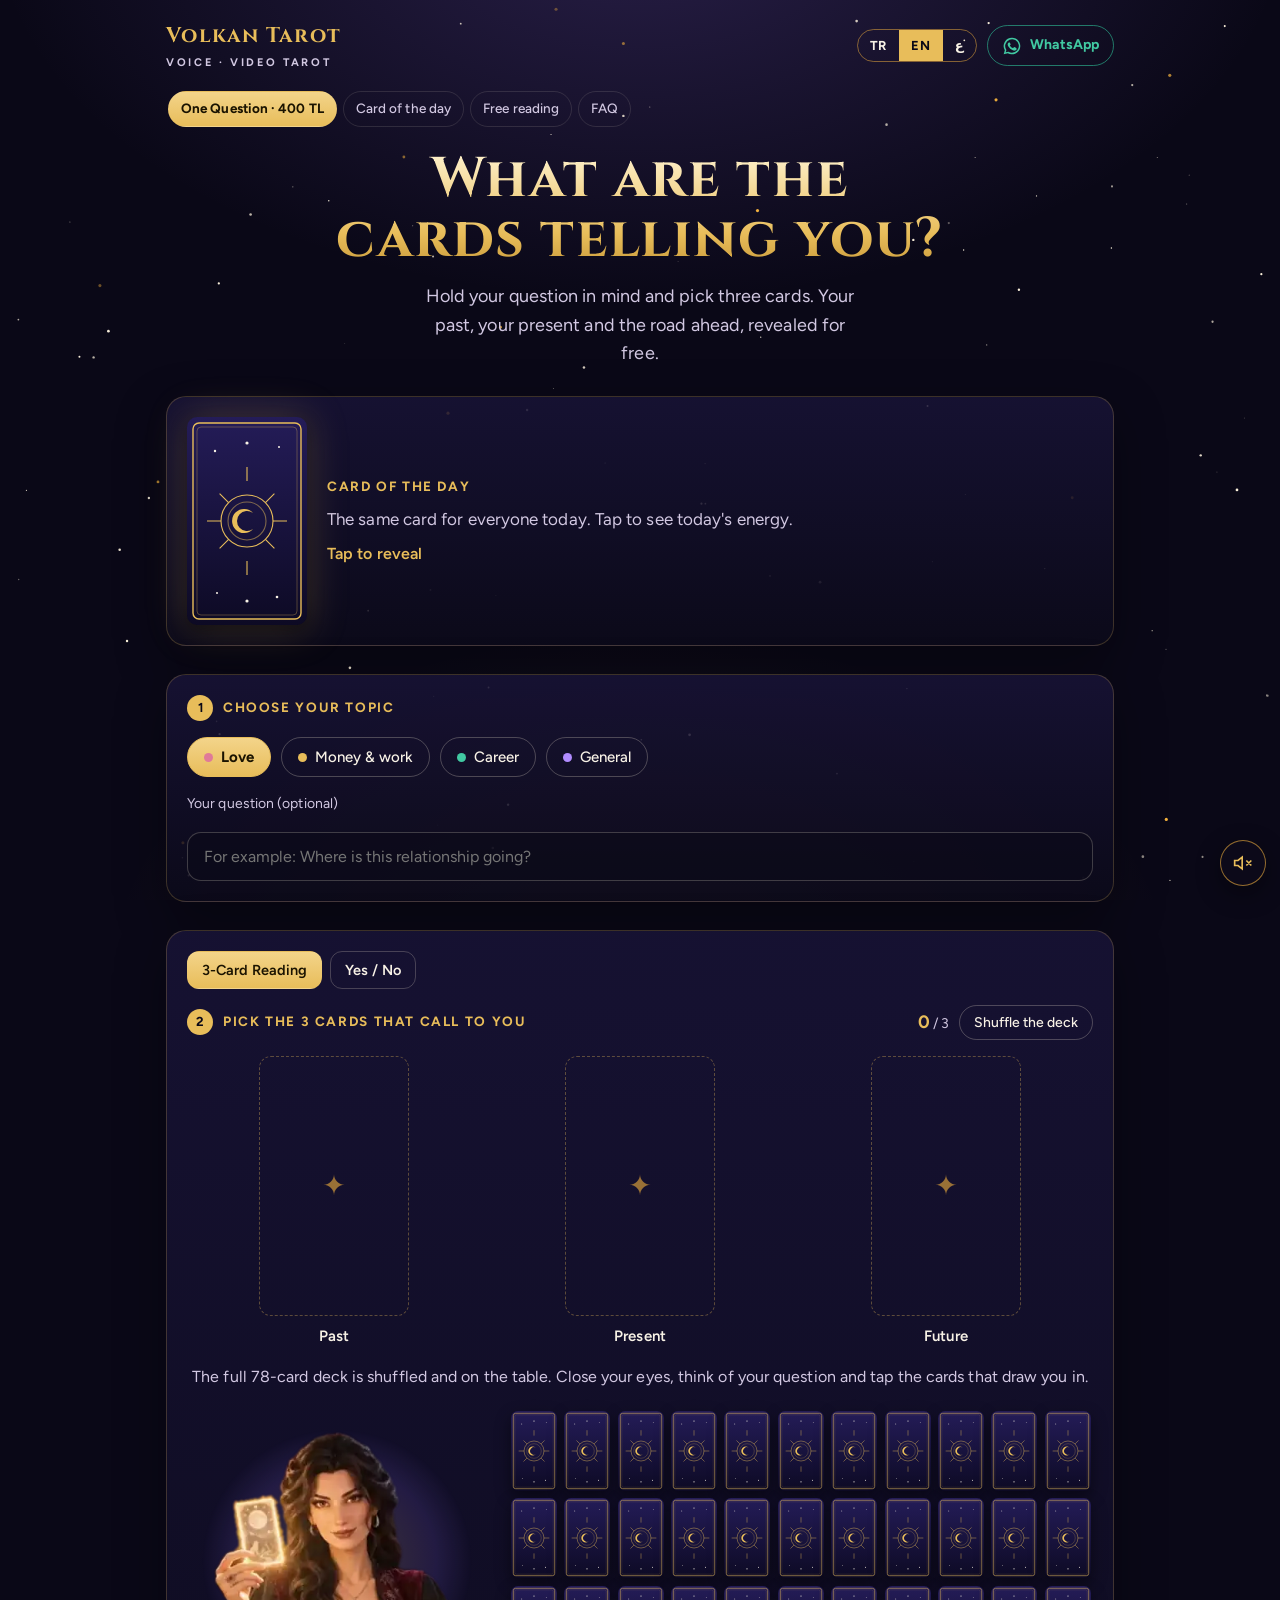
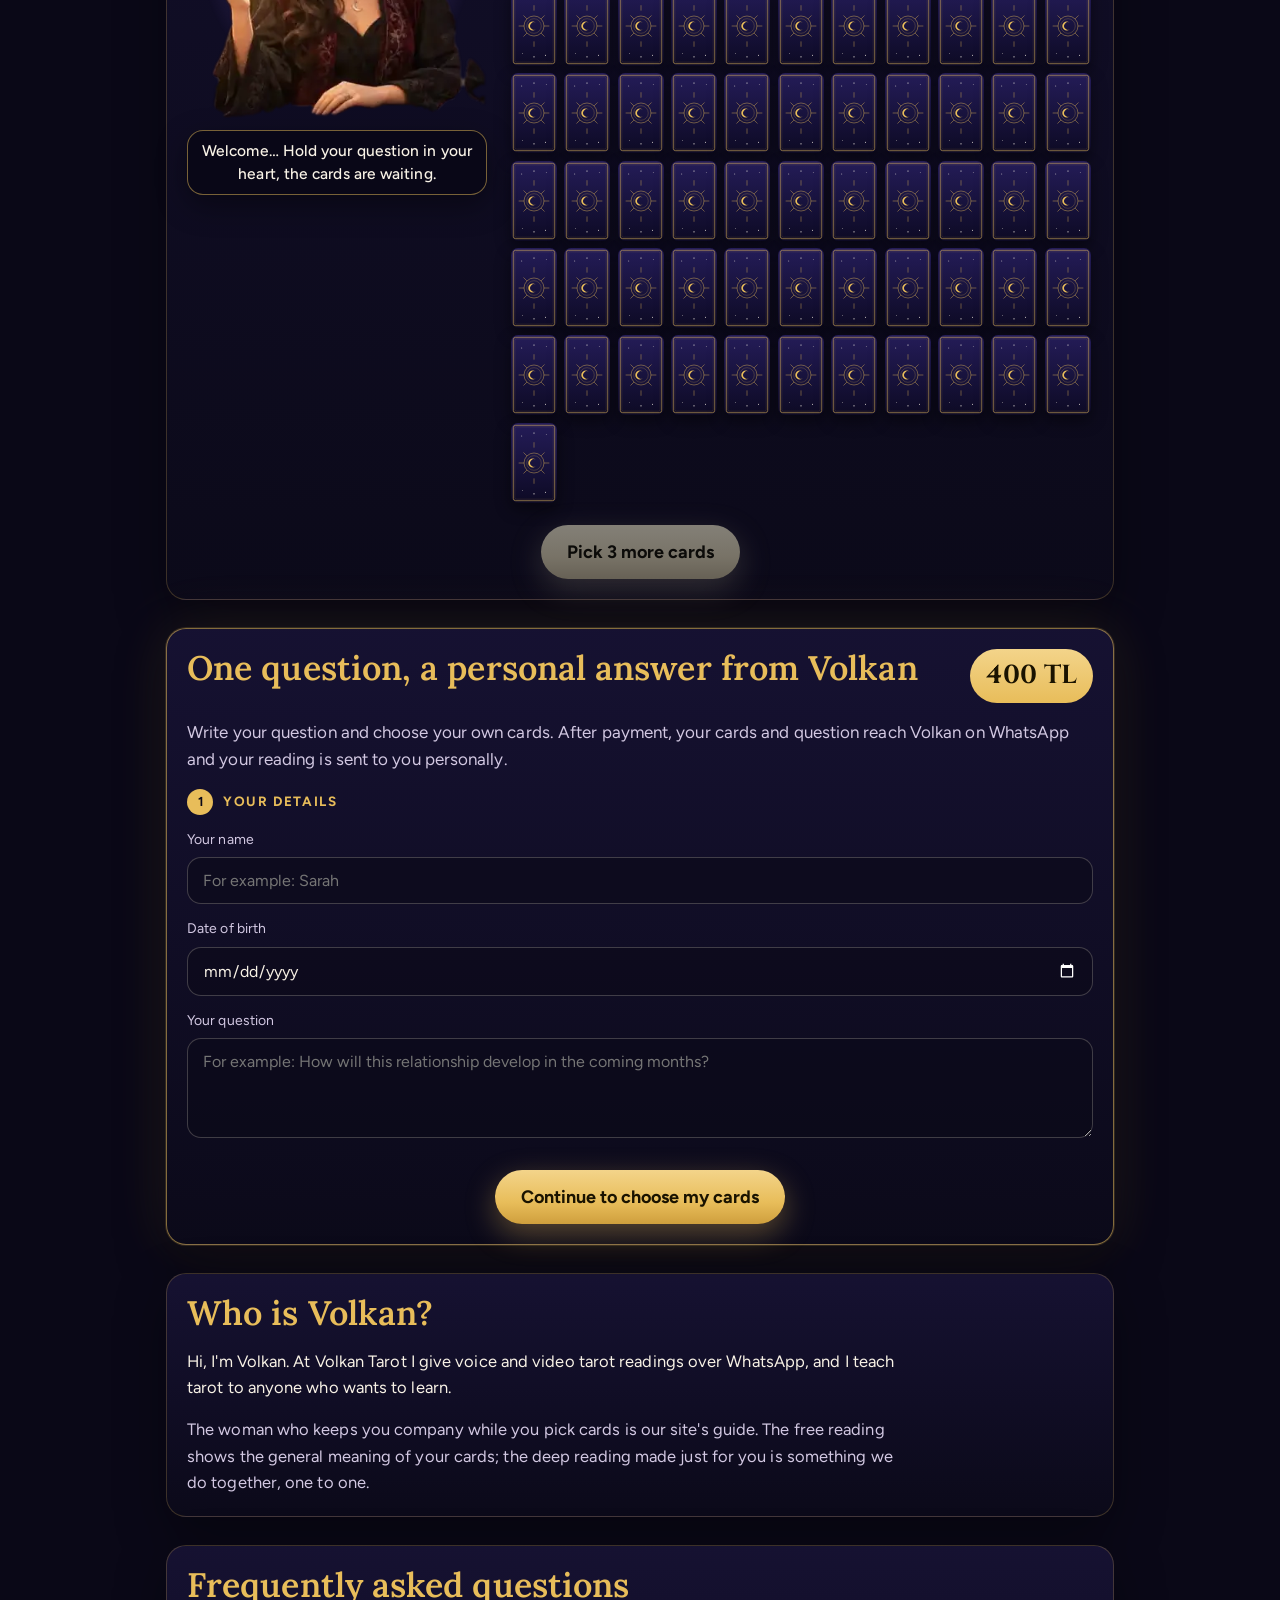
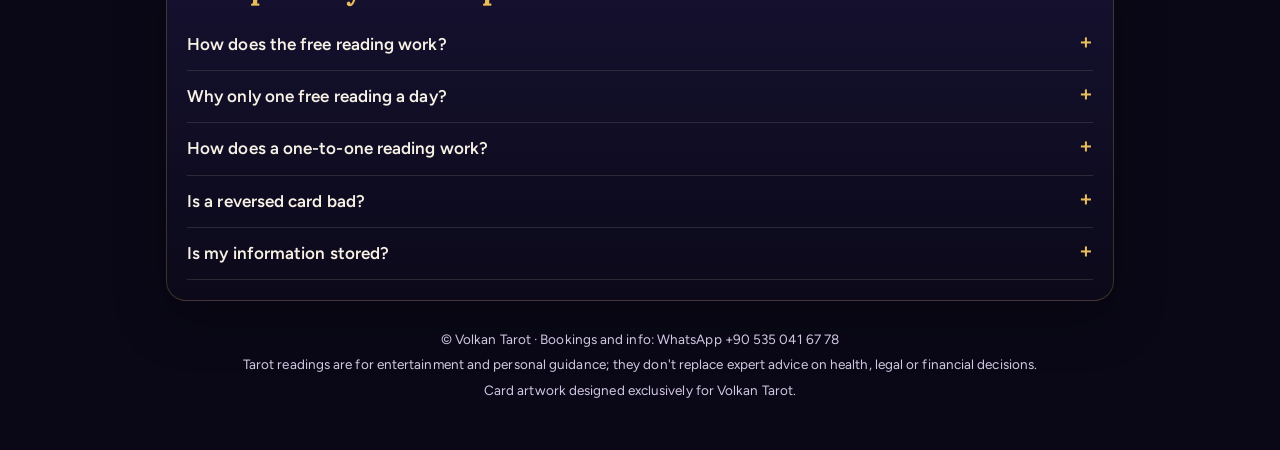
==== kart/index.html @ d323b963 "Add files via upload" ====
<!DOCTYPE html>
<html lang="tr">
<head>
<meta charset="utf-8">
<meta name="viewport" content="width=device-width, initial-scale=1">
<title>Volkan Tarot Ücretsiz Kart Açılımı</title>
<link rel="preconnect" href="https://fonts.googleapis.com">
<link rel="preconnect" href="https://fonts.gstatic.com" crossorigin>
<link href="https://fonts.googleapis.com/css2?family=Cinzel:wght@500;600;700&family=Lora:ital,wght@0,400;0,500;0,600;1,400;1,500&family=Figtree:wght@400;500;700&family=Amiri:ital,wght@0,400;0,700;1,400&family=Cairo:wght@400;600;700&display=swap" rel="stylesheet">
<style>
:root{
  /* Gece mürekkebi zemin, safran altın vurgu, gül ve zümrüt yardımcı; tek tema: mum ışığında masa */
  --ink:#0a0817;
  --ink-2:#151131;
  --saffron:#e8bd5a;
  --rose:#e07a98;
  --emerald:#41c9a2;
  --paper:#f8f2e6;
  --muted:#d2c8e2;
  --font-display:"Cinzel", "Times New Roman", serif;
  --font-serif:"Lora", Georgia, serif;
  --font-body:"Figtree", system-ui, -apple-system, "Segoe UI", sans-serif;
  color-scheme:dark;
}
*{box-sizing:border-box}
html,body{margin:0}
body{
  background:var(--ink);
  background-image:
    radial-gradient(900px 500px at 15% -10%, rgba(239,90,122,.28), transparent 60%),
    radial-gradient(800px 520px at 100% 10%, rgba(47,195,154,.20), transparent 60%),
    radial-gradient(900px 600px at 50% 110%, rgba(244,178,62,.18), transparent 60%);
  background-attachment:fixed;
  color:var(--paper);
  font-family:var(--font-body);
  line-height:1.5;
  min-height:100%;
}
canvas#stars{position:fixed;inset:0;width:100%;height:100%;pointer-events:none;z-index:0}
.wrap{position:relative;z-index:1;max-width:980px;margin:0 auto;padding:20px 16px 48px;display:flex;flex-direction:column;gap:28px}
header.top{display:flex;align-items:center;justify-content:space-between;gap:12px;flex-wrap:wrap}
.brand{font-family:var(--font-display);font-size:20px;letter-spacing:.06em;color:var(--saffron);text-decoration:none}
.brand small{display:block;font-family:var(--font-body);font-size:11px;letter-spacing:.24em;color:var(--muted);text-transform:uppercase}
.wa-mini{display:inline-flex;align-items:center;gap:8px;padding:8px 14px;border-radius:999px;border:1px solid rgba(47,195,154,.6);color:var(--emerald);text-decoration:none;font-weight:700;font-size:14px}
.wa-mini:hover{background:rgba(47,195,154,.12)}
.hero{text-align:center;display:flex;flex-direction:column;gap:12px;align-items:center}
.hero h1{font-family:var(--font-display);font-size:clamp(30px,7vw,58px);line-height:1.08;margin:0;text-wrap:balance;
  background:linear-gradient(100deg,var(--saffron) 10%,#ffd98a 40%,var(--rose) 75%);-webkit-background-clip:text;background-clip:text;color:transparent}
.hero p{font-family:var(--font-serif);font-size:clamp(19px,3.4vw,24px);color:var(--muted);margin:0;max-width:34ch}
.panel{background:linear-gradient(180deg,rgba(26,20,48,.85),rgba(13,10,26,.85));border:1px solid rgba(244,178,62,.25);border-radius:22px;padding:20px;display:flex;flex-direction:column;gap:16px;box-shadow:0 20px 60px rgba(0,0,0,.35)}
.step{display:flex;align-items:center;gap:10px;font-weight:700;font-size:13px;letter-spacing:.14em;text-transform:uppercase;color:var(--saffron)}
.step b{display:grid;place-items:center;width:26px;height:26px;border-radius:50%;background:var(--saffron);color:var(--ink);font-size:13px;letter-spacing:0}
.chips{display:flex;flex-wrap:wrap;gap:10px}
.chip{appearance:none;border:1px solid rgba(251,241,220,.25);background:transparent;color:var(--paper);padding:10px 16px;border-radius:999px;font:500 15px var(--font-body);cursor:pointer;display:flex;gap:8px;align-items:center;transition:transform .15s, background .15s, border-color .15s}
.chip:hover{transform:translateY(-1px);border-color:var(--saffron)}
.chip[aria-pressed="true"]{background:var(--saffron);color:var(--ink);border-color:var(--saffron);font-weight:700}
.chip .dot{width:9px;height:9px;border-radius:50%}
label.q{font-size:14px;color:var(--muted)}
#question{width:100%;padding:14px 16px;border-radius:14px;border:1px solid rgba(251,241,220,.22);background:rgba(13,10,26,.6);color:var(--paper);font:400 16px var(--font-body)}
#question:focus{outline:2px solid var(--saffron);outline-offset:2px}
.slots{display:grid;grid-template-columns:repeat(3,1fr);gap:12px}
.slot{display:flex;flex-direction:column;align-items:center;gap:8px}
.slot .label{font-family:var(--font-serif);font-style:italic;font-size:18px;color:var(--muted)}
.slot .frame{width:100%;max-width:150px;aspect-ratio:300/520;border-radius:12px;border:1.5px dashed rgba(244,178,62,.4);display:grid;place-items:center;color:rgba(244,178,62,.6);font-size:28px;position:relative;perspective:900px}
.slot.filled .frame{border-style:solid;border-color:transparent}
.flip{position:absolute;inset:0;transform-style:preserve-3d;transition:transform .9s cubic-bezier(.2,.8,.2,1)}
.flip.open{transform:rotateY(180deg)}
.face{position:absolute;inset:0;border-radius:12px;backface-visibility:hidden;-webkit-backface-visibility:hidden;overflow:hidden}
.face.front{transform:rotateY(180deg);background:#efe6cf}
.face.front img{width:100%;height:100%;object-fit:cover;display:block}
.face.front.rev img{transform:rotate(180deg)}
.back{background-color:#2a1d52;
  background-image:
    radial-gradient(circle at 50% 50%, rgba(244,178,62,.9) 0 7%, transparent 7.5%),
    radial-gradient(circle at 50% 50%, transparent 0 20%, rgba(244,178,62,.55) 20.5% 21.5%, transparent 22%),
    repeating-conic-gradient(from 0deg at 50% 50%, rgba(239,90,122,.55) 0 10deg, transparent 10deg 20deg),
    linear-gradient(160deg,#3a1f63,#1b1440 55%,#3d1534);
  border:2px solid var(--saffron);box-shadow:inset 0 0 0 4px #1b1440, inset 0 0 0 5px rgba(244,178,62,.6)}
.deck-head{display:flex;justify-content:space-between;align-items:center;gap:12px;flex-wrap:wrap}
.deckNote{margin:0;font-family:var(--font-serif);font-style:italic;font-size:18px;color:var(--muted);text-align:center}
.counter{font-size:14px;color:var(--muted)}
.counter strong{color:var(--saffron);font-size:18px}
.btn-ghost{appearance:none;background:transparent;border:1px solid rgba(251,241,220,.25);color:var(--paper);padding:8px 14px;border-radius:999px;font:500 14px var(--font-body);cursor:pointer}
.btn-ghost:hover{border-color:var(--saffron)}
.deck{display:grid;grid-template-columns:repeat(auto-fill,minmax(44px,1fr));gap:7px;padding:6px 2px}
.dcard{appearance:none;padding:0;border-radius:6px;aspect-ratio:300/520;cursor:pointer;transition:transform .25s cubic-bezier(.2,.8,.2,1), box-shadow .25s, opacity .3s;box-shadow:0 6px 14px rgba(0,0,0,.4);animation:deal .6s both}
.dcard:hover,.dcard:focus-visible{transform:translateY(-8px) rotate(-2deg);box-shadow:0 14px 26px rgba(244,178,62,.35)}
.dcard:focus-visible{outline:2px solid var(--saffron);outline-offset:3px}
.dcard.taken{opacity:0;pointer-events:none;transform:translateY(-30px) scale(.8)}
.deck.locked .dcard{cursor:default}
@keyframes deal{from{opacity:0;transform:translateY(18px) rotate(6deg)}to{opacity:1;transform:none}}
.cta-main{appearance:none;border:0;cursor:pointer;padding:16px 26px;border-radius:999px;font:700 18px var(--font-body);color:var(--ink);
  background:linear-gradient(100deg,var(--saffron),#ffd98a 50%,var(--rose));box-shadow:0 10px 30px rgba(244,178,62,.35);align-self:center;transition:transform .15s, filter .15s}
.cta-main:hover{transform:translateY(-2px)}
.cta-main:disabled{filter:grayscale(.8) brightness(.6);cursor:not-allowed;transform:none;box-shadow:none}
.reading{display:flex;flex-direction:column;gap:14px}
.rcard{display:grid;grid-template-columns:72px 1fr;gap:14px;align-items:start;padding:14px;border-radius:16px;background:rgba(251,241,220,.05);border-left:4px solid var(--c,var(--saffron))}
.rcard img{width:72px;border-radius:8px;display:block}
.rcard img.rev{transform:rotate(180deg)}
.rcard h3{margin:0;font-family:var(--font-serif);font-size:24px;line-height:1.1}
.rcard .pos{font-size:12px;letter-spacing:.18em;text-transform:uppercase;color:var(--c,var(--saffron));font-weight:700}
.pill{display:inline-block;margin-left:6px;padding:2px 8px;border-radius:999px;font-size:11px;font-weight:700;letter-spacing:.06em;vertical-align:middle}
.pill.up{background:rgba(47,195,154,.18);color:var(--emerald)}
.pill.rv{background:rgba(239,90,122,.18);color:var(--rose)}
.rcard p{margin:8px 0 0;color:#eadfca;line-height:1.6}
.summary{padding:18px;border-radius:16px;background:linear-gradient(135deg,rgba(244,178,62,.14),rgba(239,90,122,.12));border:1px solid rgba(244,178,62,.35)}
.summary h3{margin:0 0 6px;font-family:var(--font-serif);font-size:24px;color:var(--saffron)}
.summary p{margin:0 0 8px;color:var(--paper)}.summary p:last-child{margin-bottom:0}
.rcard p strong{color:var(--paper);font-weight:600}
.teaser{font-family:var(--font-serif);font-style:italic;font-size:21px;line-height:1.35;color:var(--paper);text-align:center;max-width:40ch;align-self:center;margin:4px 0}
.wa-big{display:flex;align-items:center;justify-content:center;gap:12px;text-decoration:none;padding:18px 22px;border-radius:18px;background:linear-gradient(100deg,#1fa982,#2fc39a);color:#05261c;font:700 19px var(--font-body);box-shadow:0 12px 34px rgba(47,195,154,.35);animation:pulse 2.4s ease-in-out infinite}
.wa-big:hover{filter:brightness(1.06)}
@keyframes pulse{0%,100%{box-shadow:0 12px 34px rgba(47,195,154,.30)}50%{box-shadow:0 12px 44px rgba(47,195,154,.6)}}
.wa-note{text-align:center;font-size:14px;color:var(--muted)}
.wa-note strong{color:var(--paper);white-space:nowrap}
.limit{padding:12px 14px;border-radius:12px;background:rgba(239,90,122,.12);border:1px solid rgba(239,90,122,.4);font-size:15px}
.perks{display:grid;grid-template-columns:repeat(auto-fit,minmax(200px,1fr));gap:12px}
.perk{padding:16px;border-radius:16px;background:rgba(251,241,220,.04);border:1px solid rgba(251,241,220,.1)}
.perk h4{margin:0 0 4px;font-family:var(--font-serif);font-size:22px;color:var(--saffron)}
.perk p{margin:0;font-size:15px;color:var(--muted)}
footer{font-size:12.5px;color:var(--muted);text-align:center;display:flex;flex-direction:column;gap:4px}
.hidden{display:none !important}
svg.i{width:20px;height:20px;flex:none}
@media (max-width:480px){
  .panel{padding:16px;border-radius:18px}
  .deck{grid-template-columns:repeat(auto-fill,minmax(32px,1fr));gap:5px}
  .rcard{grid-template-columns:60px 1fr}.rcard img{width:60px}
}
@media (prefers-reduced-motion:reduce){
  *{animation:none !important;transition:none !important}
}
.lang{display:inline-flex;border:1px solid rgba(244,178,62,.5);border-radius:999px;overflow:hidden}
.lang button{appearance:none;border:0;background:transparent;color:var(--paper);font:700 13px var(--font-body);padding:8px 12px;cursor:pointer;letter-spacing:.06em}
.lang button[aria-pressed="true"]{background:var(--saffron);color:var(--ink)}
.lang button:focus-visible{outline:2px solid var(--paper);outline-offset:-3px}
@media (max-width:400px){.wa-mini span,.brand small{display:none}.wa-mini{padding:8px 10px}}
.host{position:relative;width:min(340px,82vw);display:flex;flex-direction:column;align-items:center;gap:0;margin:6px auto 4px}
.host-frame{position:relative;width:100%;aspect-ratio:3/4;border-radius:170px 170px 22px 22px;overflow:hidden;border:2px solid var(--saffron);
  box-shadow:0 0 0 6px rgba(244,178,62,.12),0 24px 60px rgba(0,0,0,.55);transition:box-shadow .8s}
.host-img{width:100%;height:100%;object-fit:cover;display:block;transform-origin:30% 35%;animation:breathe 5.5s ease-in-out infinite}
@keyframes breathe{0%,100%{transform:scale(1.02) translateY(0)}50%{transform:scale(1.045) translateY(-4px)}}
.glow{position:absolute;border-radius:50%;pointer-events:none;mix-blend-mode:screen}
.glow.candle{left:-6%;top:47%;width:30%;height:22%;opacity:.5;background:radial-gradient(circle,rgba(255,190,90,.45),rgba(255,140,40,.25) 45%,transparent 70%);animation:flicker 1.7s infinite}
@keyframes flicker{0%,100%{opacity:.45}45%{opacity:.6}}
.glow.moon{right:4%;top:2%;width:26%;height:20%;background:radial-gradient(circle,rgba(230,235,255,.55),transparent 65%);animation:moonp 6s ease-in-out infinite}
@keyframes moonp{0%,100%{opacity:.5}50%{opacity:.9}}
.glow.cardglow{left:12%;top:20%;width:28%;height:25%;background:radial-gradient(circle,rgba(255,215,130,.95),rgba(244,178,62,.35) 40%,transparent 70%);opacity:0;transition:opacity .6s}
.sparks{position:absolute;inset:0;width:100%;height:100%;pointer-events:none}
.bubble{position:relative;margin-top:-26px;max-width:92%;padding:12px 16px;border-radius:16px;background:rgba(13,10,26,.92);border:1px solid rgba(244,178,62,.55);
  font-family:var(--font-serif);font-style:italic;font-size:19px;line-height:1.3;color:var(--paper);text-align:center;box-shadow:0 10px 30px rgba(0,0,0,.4);transition:transform .4s,opacity .4s}
.bubble.pop{animation:pop .5s cubic-bezier(.2,1.4,.4,1)}
@keyframes pop{0%{transform:scale(.9);opacity:.3}100%{transform:scale(1);opacity:1}}
.host[data-state="ready"] .glow.cardglow{opacity:.5;animation:moonp 1.6s ease-in-out infinite}
.host[data-state="reveal"] .host-img{animation:lean 2.2s cubic-bezier(.3,.7,.2,1) forwards}
@keyframes lean{0%{transform:scale(1.03)}35%{transform:scale(1.16) translate(4%,4%) rotate(-1deg)}100%{transform:scale(1.08) translate(1.5%,1.5%)}}
.host[data-state="reveal"] .glow.cardglow{opacity:1;animation:burst 2.2s ease-out forwards}
@keyframes burst{0%{transform:scale(.6);opacity:0}25%{transform:scale(1.6);opacity:1}100%{transform:scale(1.1);opacity:.55}}
.host[data-state="reveal"] .host-frame,.host[data-state="done"] .host-frame{box-shadow:0 0 0 6px rgba(244,178,62,.25),0 0 50px rgba(244,178,62,.45),0 24px 60px rgba(0,0,0,.55)}
.host[data-state="done"] .host-img{transform:scale(1.08) translate(1.5%,1.5%);animation:breathe2 5.5s ease-in-out infinite}
@keyframes breathe2{0%,100%{transform:scale(1.08) translate(1.5%,1.5%)}50%{transform:scale(1.1) translate(1.5%,1%)}}
.host[data-state="done"] .glow.cardglow{opacity:.55}
@media (prefers-reduced-motion:reduce){.host-img{transform:scale(1.03)}}
.tablewrap{display:grid;grid-template-columns:minmax(140px,45%) 1fr;gap:14px;align-items:start}
.hostcol{position:sticky;top:12px;z-index:2}
.tablewrap .host{width:100%;margin:0}
.tablewrap .host-frame{border-radius:120px 120px 16px 16px}
.tablewrap .bubble{margin-top:-18px;max-width:100%;font-size:16px;padding:9px 11px}
@media (min-width:760px){.tablewrap{grid-template-columns:300px 1fr;gap:22px}.tablewrap .bubble{font-size:18px}}
@media (max-width:480px){.tablewrap{gap:10px}.tablewrap .deck{grid-template-columns:repeat(5,1fr);gap:4px}.tablewrap .bubble{font-size:14.5px;line-height:1.25}}
.host-frame{position:relative;width:100%;aspect-ratio:360/400;overflow:visible!important;border:0!important;border-radius:0!important;box-shadow:none!important;background:none}
.host-img{position:relative;z-index:1;width:100%;height:100%;object-fit:contain;animation:float 6s ease-in-out infinite!important;transform-origin:50% 100%}
@keyframes float{0%,100%{transform:translateY(0)}50%{transform:translateY(-6px)}}
.aura{position:absolute;inset:-6% -10% 0 -10%;z-index:0;border-radius:50%;background:radial-gradient(closest-side,rgba(244,178,62,.28),rgba(239,90,122,.14) 55%,transparent 75%);animation:aura 4s ease-in-out infinite}
@keyframes aura{0%,100%{opacity:.75;transform:scale(1)}50%{opacity:1;transform:scale(1.05)}}
.host-frame .glow.cardglow{z-index:2;left:6%;top:16%;width:32%;height:30%}
.sparks{z-index:3}
.tablewrap .bubble{margin-top:-8px}
.host[data-state="reveal"] .host-img{animation:float 6s ease-in-out infinite!important;filter:drop-shadow(0 0 18px rgba(244,178,62,.6))}
.host[data-state="done"] .host-img{transform:none;filter:drop-shadow(0 0 10px rgba(244,178,62,.35))}
.host[data-state="reveal"] .aura{animation:burst 2.2s ease-out forwards}

.top-r{display:flex;gap:10px;align-items:center}
.subnav{display:flex;gap:6px;overflow-x:auto;scrollbar-width:none;margin:-10px 0 -8px;padding:2px}
.subnav::-webkit-scrollbar{display:none}
.subnav a{flex:none;color:var(--muted);text-decoration:none;font-size:13.5px;font-weight:500;padding:6px 12px;border-radius:999px;border:1px solid rgba(251,241,220,.12)}
.subnav a:hover,.subnav a:focus-visible{color:var(--paper);border-color:var(--saffron)}
.muted{color:var(--muted)}.small{font-size:13.5px}
.sec-h{margin:0;font-family:var(--font-serif);font-size:clamp(26px,5vw,34px);color:var(--saffron);line-height:1.1;text-wrap:balance}
.panel p{margin:0}
/* günün kartı */
.daily{flex-direction:row;align-items:center;gap:20px}
.daily-card{flex:none;width:120px;aspect-ratio:300/520;position:relative;perspective:900px;cursor:pointer;border-radius:12px}
.daily-card:focus-visible{outline:2px solid var(--saffron);outline-offset:4px}
.daily-card .flip{position:absolute;inset:0;transform-style:preserve-3d;transition:transform .9s cubic-bezier(.2,.8,.2,1)}
.daily-card .flip.open{transform:rotateY(180deg)}
.daily-card .face.front img.rev{transform:rotate(180deg)}
.daily-card:not(:has(.open)) .back{animation:pulseb 2.4s ease-in-out infinite}
@keyframes pulseb{0%,100%{box-shadow:inset 0 0 0 4px #1b1440, inset 0 0 0 5px rgba(244,178,62,.6),0 0 0 rgba(244,178,62,0)}50%{box-shadow:inset 0 0 0 4px #1b1440, inset 0 0 0 5px rgba(244,178,62,.6),0 0 26px rgba(244,178,62,.55)}}
.daily-text{display:flex;flex-direction:column;gap:8px;min-width:0}
.daily-text h3{margin:0;font-family:var(--font-serif);font-size:26px}
.tapnote{font-family:var(--font-serif);font-style:italic;font-size:19px;color:var(--saffron)}
#dailyBody{display:flex;flex-direction:column;gap:8px}
.btn-wa-sm{align-self:flex-start;display:inline-flex;align-items:center;gap:8px;padding:9px 14px;border-radius:999px;background:rgba(47,195,154,.16);border:1px solid rgba(47,195,154,.6);color:var(--emerald);font-weight:700;font-size:14px;text-decoration:none}
.btn-wa-sm:hover{background:rgba(47,195,154,.26)}
/* modlar */
.modes{display:flex;gap:8px;flex-wrap:wrap}
.mode{appearance:none;display:inline-flex;align-items:center;gap:6px;border:1px solid rgba(251,241,220,.22);background:transparent;color:var(--paper);padding:9px 14px;border-radius:12px;font:600 14.5px var(--font-body);cursor:pointer;text-decoration:none}
.mode[aria-selected="true"]{background:linear-gradient(100deg,var(--saffron),#ffd98a);color:var(--ink);border-color:transparent}
.mode.locked{color:var(--muted);border-style:dashed}
.mode.locked:hover{color:var(--paper);border-color:var(--rose)}
.lk{width:14px;height:14px}
.deck-tools{display:flex;gap:10px;align-items:center}
.slots.one{grid-template-columns:1fr;justify-items:center}
.slots.one .slot{width:min(170px,50%)}
.deck.shuffling .dcard{transition:transform .5s cubic-bezier(.5,0,.3,1),opacity .5s;transform:translate(var(--sx,0),var(--sy,0)) rotate(8deg) scale(.9);opacity:.6}
.deck.shuffling .dcard:nth-child(odd){--sx:30px;--sy:-10px}.deck.shuffling .dcard:nth-child(even){--sx:-30px;--sy:10px}
.limit p+p{margin-top:6px}
.cd strong{font-variant-numeric:tabular-nums;color:var(--saffron);font-size:18px;letter-spacing:.04em}
/* sonuç */
.codebar{align-self:flex-start;font-size:14px;color:var(--muted);padding:6px 12px;border-radius:999px;border:1px solid rgba(244,178,62,.35)}
.codebar strong{color:var(--saffron);font-variant-numeric:tabular-nums;letter-spacing:.06em}
.actions{display:flex;gap:10px;flex-wrap:wrap;justify-content:center}
.actions .btn-ghost{display:inline-flex;align-items:center;gap:8px;text-decoration:none;padding:10px 16px}
.yn{text-align:center;padding:20px;border-radius:18px;background:rgba(251,241,220,.05);border:1px solid rgba(251,241,220,.14)}
.yn span{display:block;font-size:12px;letter-spacing:.2em;text-transform:uppercase;color:var(--muted);font-weight:700}
.yn strong{display:block;font-family:var(--font-display);font-size:clamp(48px,12vw,76px);line-height:1.1;margin:6px 0}
.yn.yes strong{color:var(--emerald)}.yn.no strong{color:var(--rose)}.yn.maybe strong{color:var(--saffron)}
.yn p{color:var(--paper);font-family:var(--font-serif);font-size:20px;font-style:italic}
/* geçmiş */
.hist{list-style:none;margin:0;padding:0;display:flex;flex-direction:column;gap:10px}
.hist li{display:grid;grid-template-columns:auto 1fr auto;gap:12px;align-items:center;padding:10px;border-radius:14px;background:rgba(251,241,220,.04);border:1px solid rgba(251,241,220,.1)}
.hthumbs{display:flex;gap:3px}.hthumbs img{width:26px;border-radius:4px}.hthumbs img.rev{transform:rotate(180deg)}
.hmeta{display:flex;flex-direction:column;gap:2px;min-width:0;font-size:13.5px}.hmeta span{color:var(--muted)}
.hnames{white-space:nowrap;overflow:hidden;text-overflow:ellipsis}
.btn-ghost.sm{padding:6px 12px;font-size:13px}
/* paketler */
.pk-grid{display:grid;grid-template-columns:repeat(auto-fit,minmax(200px,1fr));gap:12px}
.pk{display:flex;flex-direction:column;gap:8px;padding:16px;border-radius:16px;background:rgba(251,241,220,.04);border:1px solid rgba(251,241,220,.1)}
.pk h4{margin:0;font-family:var(--font-serif);font-size:22px;color:var(--paper)}
.pk p{color:var(--muted);font-size:15px;flex:1}
.pk-ic{width:36px;height:36px;display:grid;place-items:center;border-radius:50%;background:rgba(244,178,62,.15);color:var(--saffron);font-size:18px}
.about p{max-width:65ch;font-size:16.5px}
/* sözlük */
#dictSearch{width:100%;padding:12px 14px;border-radius:12px;border:1px solid rgba(251,241,220,.22);background:rgba(13,10,26,.6);color:var(--paper);font:400 16px var(--font-body)}
#dictSearch:focus{outline:2px solid var(--saffron);outline-offset:2px}
.dict-grid{display:grid;grid-template-columns:repeat(auto-fill,minmax(250px,1fr));gap:8px;max-height:640px;overflow-y:auto;padding-inline-end:4px}
.dcard-i{border-radius:12px;background:rgba(251,241,220,.04);border:1px solid rgba(251,241,220,.1);padding:8px 10px}
.dcard-i summary{display:flex;align-items:center;gap:10px;cursor:pointer;list-style:none;font-weight:600}
.dcard-i summary::-webkit-details-marker{display:none}
.dcard-i summary img{width:34px;border-radius:4px}
.dcard-i p{margin:8px 0 0;font-size:14.5px;line-height:1.5}
.dcard-i[open]{border-color:rgba(244,178,62,.45)}
/* SSS */
.faq{border-bottom:1px solid rgba(251,241,220,.12);padding:12px 0}
.faq summary{cursor:pointer;font-weight:600;font-size:16.5px;list-style:none;display:flex;justify-content:space-between;gap:12px}
.faq summary::-webkit-details-marker{display:none}
.faq summary::after{content:"+";color:var(--saffron);font-size:22px;line-height:1}
.faq[open] summary::after{content:"–"}
.faq p{margin:8px 0 0;color:var(--muted);max-width:65ch}
/* ses ve modal */
.sound{position:fixed;right:14px;bottom:14px;z-index:20;width:46px;height:46px;border-radius:50%;border:1px solid rgba(244,178,62,.6);background:rgba(13,10,26,.85);color:var(--saffron);display:grid;place-items:center;cursor:pointer;box-shadow:0 8px 24px rgba(0,0,0,.4)}
.sound .on{display:none}.sound[aria-pressed="true"] .on{display:block}.sound[aria-pressed="true"] .off{display:none}
[dir="rtl"] .sound{right:auto;left:14px}
.modal{position:fixed;inset:0;z-index:30;background:rgba(5,3,12,.8);display:grid;place-items:center;padding:16px}
.modal-box{width:min(420px,100%);max-height:92vh;overflow:auto;background:var(--ink-2);border:1px solid rgba(244,178,62,.4);border-radius:20px;padding:18px;display:flex;flex-direction:column;gap:12px;text-align:center}
.modal-box h3{margin:0;font-family:var(--font-serif);font-size:24px;color:var(--saffron)}
#shareImg{width:100%;border-radius:12px;-webkit-touch-callout:default}
/* Arapça */
:root[lang="ar"] body{font-family:"Cairo",var(--font-body)}
:root[lang="ar"] .hero p,:root[lang="ar"] .bubble,:root[lang="ar"] .teaser,:root[lang="ar"] .slot .label,:root[lang="ar"] .deckNote,:root[lang="ar"] .tapnote,:root[lang="ar"] .yn p{font-family:"Amiri",serif;font-style:normal}
:root[lang="ar"] .rcard h3,:root[lang="ar"] .summary h3,:root[lang="ar"] .sec-h,:root[lang="ar"] .pk h4,:root[lang="ar"] .daily-text h3,:root[lang="ar"] .perk h4{font-family:"Amiri",serif}
:root[lang="ar"] .hero h1{font-family:"Amiri",serif;font-weight:700}
:root[lang="ar"] .step,:root[lang="ar"] .rcard .pos{letter-spacing:0}
:root[lang="ar"] .pill{margin-left:0;margin-right:6px}
@media (max-width:480px){.daily{gap:14px}.daily-card{width:96px}.daily-text h3{font-size:22px}.hist li{grid-template-columns:auto 1fr}.hist li .btn-ghost{grid-column:1/-1}}

/* ---- okunabilirlik ve yeni görünüm ---- */
body{font-size:17px;line-height:1.6;letter-spacing:.005em;
  background-image:radial-gradient(1000px 600px at 50% -10%, rgba(120,90,200,.28), transparent 65%),radial-gradient(900px 600px at 50% 110%, rgba(232,189,90,.12), transparent 60%)!important}
.hero h1{font-family:var(--font-display);font-weight:700;letter-spacing:.02em;font-size:clamp(30px,7.4vw,56px)!important;
  background-image:linear-gradient(180deg,#fff3d1 0%,#e8bd5a 70%,#c99a3a 100%)!important;-webkit-background-clip:text!important;background-clip:text!important;-webkit-text-fill-color:transparent;color:transparent}
.hero p{font-family:var(--font-body)!important;font-style:normal!important;font-size:18px!important;color:var(--muted)!important;max-width:36ch}
.brand{font-family:var(--font-display)!important;font-weight:700;font-size:21px!important}
.panel{background:linear-gradient(180deg,rgba(24,19,54,.86),rgba(12,10,26,.86))!important;border:1px solid rgba(232,189,90,.22)!important;border-radius:20px!important;box-shadow:0 18px 50px rgba(0,0,0,.35)!important}
.step{font-size:13.5px!important;letter-spacing:.12em!important}
.slot .label,.deckNote,.tapnote{font-family:var(--font-body)!important;font-style:normal!important}
.slot .label{font-size:15px!important;font-weight:600;color:var(--paper)!important}
.deckNote{font-size:16px!important;color:var(--muted)!important}
.tapnote{font-size:16px!important;font-weight:600;color:var(--saffron)!important}
.bubble{font-family:var(--font-body)!important;font-style:normal!important;font-size:15.5px!important;line-height:1.45!important;font-weight:500;background:rgba(10,8,23,.94)!important;border-color:rgba(232,189,90,.5)!important}
.rcard{background:rgba(255,255,255,.045)!important;padding:16px!important}
.rcard h3{font-family:var(--font-serif)!important;font-weight:600;font-size:23px!important}
.rcard p{font-size:16.5px!important;line-height:1.7!important;color:#efe7f7!important}
.rcard p strong{color:#fff;font-weight:600}
.summary h3,.daily-text h3,.sec-h,.modal-box h3{font-family:var(--font-serif)!important;font-weight:600}
.summary p{font-size:16.5px;line-height:1.7}
.teaser{font-family:var(--font-serif)!important;font-style:italic;font-size:19px!important;line-height:1.5!important}
.yn p{font-family:var(--font-body)!important;font-style:normal!important;font-size:17px!important}
.yn strong{font-family:var(--font-display)!important}
.pill{font-size:11.5px!important;padding:3px 9px!important}
.faq summary{font-size:17px!important}.faq p{font-size:16px;line-height:1.65}
footer{font-size:13.5px!important;line-height:1.6}
/* yeni kart arkası */
.back,.dcard.back,.face.back{
  background:#141033 url("data:image/svg+xml,%3Csvg xmlns='http://www.w3.org/2000/svg' viewBox='0 0 120 208'%3E%3Cdefs%3E%3ClinearGradient id='g' x1='0' y1='0' x2='0' y2='1'%3E%3Cstop offset='0' stop-color='%23241c58'/%3E%3Cstop offset='1' stop-color='%230d0a24'/%3E%3C/linearGradient%3E%3C/defs%3E%3Crect width='120' height='208' fill='url(%23g)'/%3E%3Crect x='6' y='6' width='108' height='196' rx='6' fill='none' stroke='%23e8bd5a' stroke-width='1.4'/%3E%3Crect x='10' y='10' width='100' height='188' rx='4' fill='none' stroke='%23e8bd5a' stroke-opacity='.45' stroke-width='.7'/%3E%3Cg fill='none' stroke='%23e8bd5a' stroke-width='1.1'%3E%3Ccircle cx='60' cy='104' r='26'/%3E%3Ccircle cx='60' cy='104' r='19' stroke-opacity='.5'/%3E%3Cpath d='M60 64v-14M60 158v-14M34 104h-14M100 104h-14M41.6 85.6l-9-9M78.4 122.4l9 9M78.4 85.6l9-9M41.6 122.4l-9 9'/%3E%3C/g%3E%3Cpath d='M66 96a10 10 0 1 0 0 16a12 12 0 1 1 0-16z' fill='%23e8bd5a'/%3E%3Cg fill='%23f8f2e6'%3E%3Ccircle cx='28' cy='34' r='1.2'/%3E%3Ccircle cx='92' cy='30' r='1'/%3E%3Ccircle cx='60' cy='26' r='1.6'/%3E%3Ccircle cx='30' cy='176' r='1'/%3E%3Ccircle cx='90' cy='180' r='1.3'/%3E%3Ccircle cx='60' cy='184' r='1.6'/%3E%3C/g%3E%3C/svg%3E") center/100% 100% no-repeat!important;
  border:0!important;box-shadow:0 6px 16px rgba(0,0,0,.45)!important}
.dcard{border-radius:7px!important}
.dcard:hover,.dcard:focus-visible{box-shadow:0 12px 26px rgba(232,189,90,.35)!important}
.face{border-radius:10px!important}
.slot .frame{border-color:rgba(232,189,90,.35)!important}
.daily-card:not(:has(.open)) .back{animation:none}
.daily-card{filter:drop-shadow(0 0 18px rgba(232,189,90,.25))}
.chip[aria-pressed="true"],.mode[aria-selected="true"]{background:linear-gradient(180deg,#f3d48a,#e8bd5a)!important;color:#1a1300!important}
.cta-main{background:linear-gradient(180deg,#f3d48a,#e8bd5a 60%,#cf9f3d)!important;color:#1a1300!important;font-size:18px!important;box-shadow:0 10px 30px rgba(232,189,90,.35)!important}
.aura{background:radial-gradient(closest-side,rgba(232,189,90,.24),rgba(130,100,220,.16) 55%,transparent 75%)!important}
:root[lang="ar"] .bubble,:root[lang="ar"] .slot .label,:root[lang="ar"] .deckNote,:root[lang="ar"] .tapnote,:root[lang="ar"] .hero p{font-family:"Cairo",sans-serif!important}

/* ---- Tek Soru 400 TL ---- */
.pq-head{display:flex;justify-content:space-between;align-items:flex-start;gap:12px;flex-wrap:wrap}
.pq-price{flex:none;font-family:var(--font-display);font-weight:700;font-size:26px;color:#1a1300;background:linear-gradient(180deg,#f3d48a,#e8bd5a);padding:6px 16px;border-radius:999px;white-space:nowrap}
#paid{border-color:rgba(232,189,90,.55)!important;box-shadow:0 0 0 1px rgba(232,189,90,.15),0 18px 50px rgba(0,0,0,.35),0 0 60px rgba(232,189,90,.12)!important}
.pq-form{display:flex;flex-direction:column;gap:6px}
.pq-form label{font-size:14px;color:var(--muted);margin-top:8px}
.pq-in{width:100%;padding:13px 15px;border-radius:14px;border:1px solid rgba(251,241,220,.22);background:rgba(13,10,26,.6);color:var(--paper);font:400 16px var(--font-body);color-scheme:dark}
textarea.pq-in{min-height:100px;resize:vertical}
.pq-in:focus{outline:2px solid var(--saffron);outline-offset:2px}
.pq-err{color:var(--rose);font-size:14px;min-height:20px}
#pqDeck{grid-template-columns:repeat(7,minmax(0,1fr));max-width:520px;margin:0 auto;width:100%}
#pqDeck.locked .dcard:not(.taken){opacity:.3;pointer-events:none}
.pq-sum{border-inline-start:3px solid var(--emerald);padding:4px 14px;color:var(--muted)}
.pq-sum strong{color:var(--paper)}
.pq-thumbs{display:flex;gap:8px;justify-content:center}.pq-thumbs img{width:64px;border-radius:7px;box-shadow:0 6px 16px rgba(0,0,0,.45)}.pq-thumbs img.rev{transform:rotate(180deg)}
.pq-bank{display:grid;gap:4px;padding:16px;border-radius:16px;background:rgba(251,241,220,.05);border:1px dashed rgba(232,189,90,.55)}
.pq-bank .k{font-size:13px;color:var(--muted)}
.pq-bank .v{font-weight:700;font-size:clamp(15px,3.8vw,19px);margin-bottom:6px;word-break:break-word}
#pqIban{font-family:ui-monospace,Menlo,Consolas,monospace;letter-spacing:.02em}
#pqCode{font-family:var(--font-display);font-size:24px;color:var(--saffron);letter-spacing:.06em}
.pq-how{margin:0;padding-inline-start:20px;display:flex;flex-direction:column;gap:6px}
.pq-row{display:flex;gap:10px;justify-content:center;flex-wrap:wrap}
.pq-promo{align-self:center;display:inline-flex;align-items:center;gap:8px;text-decoration:none;padding:12px 18px;border-radius:999px;border:1px solid var(--saffron);color:var(--saffron);font-weight:700}
.pq-promo:hover{background:rgba(232,189,90,.12)}
.subnav a.hot{color:#1a1300;background:linear-gradient(180deg,#f3d48a,#e8bd5a);border-color:transparent;font-weight:700}
@media (max-width:480px){#pqDeck{grid-template-columns:repeat(7,minmax(0,1fr));gap:4px}.pq-price{font-size:21px}}
</style>
</head>
<body>
<canvas id="stars" aria-hidden="true"></canvas>
<div class="wrap">
  <header class="top">
    <a class="brand" href="#read">Volkan Tarot<small data-i="brandSub"></small></a>
    <div class="top-r">
      <div class="lang" role="group" aria-label="Dil / Language / اللغة">
        <button type="button" data-lang="tr" aria-pressed="true">TR</button>
        <button type="button" data-lang="en" aria-pressed="false">EN</button>
        <button type="button" data-lang="ar" aria-pressed="false">ع</button>
      </div>
      <a class="wa-mini" id="waTop" href="https://wa.me/905350416778" target="_blank" rel="noopener">
        <svg class="i" viewBox="0 0 24 24" fill="currentColor" aria-hidden="true"><path d="M12 2a10 10 0 0 0-8.6 15.1L2 22l5-1.3A10 10 0 1 0 12 2Zm0 18.2a8.2 8.2 0 0 1-4.2-1.2l-.3-.2-3 .8.8-2.9-.2-.3A8.2 8.2 0 1 1 12 20.2Zm4.5-6.1c-.2-.1-1.5-.7-1.7-.8s-.4-.1-.6.1-.7.8-.8 1-.3.2-.5.1a6.7 6.7 0 0 1-3.3-2.9c-.2-.4.2-.4.7-1.3.1-.2 0-.3 0-.4l-.8-1.8c-.2-.5-.4-.4-.6-.4h-.5a1 1 0 0 0-.7.3 3 3 0 0 0-.9 2.2 5.2 5.2 0 0 0 1.1 2.7 11.8 11.8 0 0 0 4.5 4c1.7.7 2.3.8 3.2.6a2.7 2.7 0 0 0 1.8-1.3 2.2 2.2 0 0 0 .2-1.3c-.1-.1-.3-.2-.5-.3Z"/></svg>
        <span>WhatsApp</span>
      </a>
    </div>
  </header>

  <nav class="subnav" aria-label="Bölümler">
    <a href="#paid" class="hot" data-i="navPaid"></a><a href="#daily" data-i="navDaily"></a><a href="#read" data-i="navRead"></a><a href="#faq" data-i="navFaq"></a>
  </nav>

  <section class="hero">
    <h1 data-i="h1"></h1>
    <p data-i="heroP"></p>
  </section>

  <section class="panel daily" id="daily" aria-labelledby="dailyH">
    <div class="daily-card" id="dailyCard" role="button" tabindex="0">
      <div class="flip" id="dailyFlip"><div class="face back"></div><div class="face front"><img id="dailyImg" alt=""></div></div>
    </div>
    <div class="daily-text">
      <div class="step"><span data-i="dailyH" id="dailyH"></span></div>
      <p class="muted" data-i="dailyP" id="dailyP"></p>
      <p class="tapnote" id="dailyTap" data-i="dailyTap"></p>
      <div id="dailyBody" class="hidden">
        <h3 id="dailyName"></h3>
        <p id="dailyMean"></p>
        <a class="btn-wa-sm" id="dailyWa" target="_blank" rel="noopener" href="#"><span data-i="dailyCta"></span></a>
      </div>
    </div>
  </section>

  <section class="panel" id="setup" aria-labelledby="s1">
    <div class="step" id="s1"><b>1</b> <span data-i="step1"></span></div>
    <div class="chips" role="group">
      <button class="chip" type="button" data-topic="love" aria-pressed="true"><span class="dot" style="background:var(--rose)"></span><span data-i="t_love"></span></button>
      <button class="chip" type="button" data-topic="money" aria-pressed="false"><span class="dot" style="background:var(--saffron)"></span><span data-i="t_money"></span></button>
      <button class="chip" type="button" data-topic="career" aria-pressed="false"><span class="dot" style="background:var(--emerald)"></span><span data-i="t_career"></span></button>
      <button class="chip" type="button" data-topic="general" aria-pressed="false"><span class="dot" style="background:#b18cff"></span><span data-i="t_general"></span></button>
    </div>
    <label class="q" for="question" data-i="qLabel"></label>
    <input id="question" type="text" maxlength="140">
  </section>

  <section class="panel" id="read" aria-labelledby="s2">
    <div class="modes" role="tablist">
      <button type="button" class="mode" role="tab" data-mode="three" aria-selected="true" data-i="mode3"></button>
      <button type="button" class="mode" role="tab" data-mode="yn" aria-selected="false" data-i="modeYN"></button>
    </div>
    <div class="deck-head">
      <div class="step" id="s2"><b>2</b> <span id="stepTitle"></span></div>
      <div class="deck-tools">
        <span class="counter"><strong id="count">0</strong> / <span id="need">3</span></span>
        <button class="btn-ghost" type="button" id="shuffle" data-i="shuffle"></button>
      </div>
    </div>
    <div class="slots" id="slots" aria-live="polite"></div>
    <p class="deckNote" id="deckNote"></p>
    <div class="tablewrap">
      <div class="hostcol">
        <div class="host" id="host" data-state="idle">
          <div class="host-frame">
            <span class="aura"></span>
            <img class="host-img" src="host.webp" alt="" width="360" height="400">
            <span class="glow cardglow"></span>
            <canvas class="sparks" id="sparks"></canvas>
          </div>
          <div class="bubble" id="bubble" aria-live="polite"></div>
        </div>
      </div>
      <div class="deck" id="deck"></div>
    </div>
    <div id="limitBox" class="limit hidden"><p data-i="limit"></p><p class="cd"><span data-i="nextIn"></span>: <strong id="cd">--:--:--</strong></p></div>
    <button class="cta-main" id="reveal" type="button" disabled></button>
  </section>

  <section class="panel hidden" id="result" aria-labelledby="s3">
    <div class="step" id="s3"><b>3</b> <span data-i="step3"></span></div>
    <div class="codebar"><span data-i="codeLabel"></span> <strong id="codeVal"></strong></div>
    <div class="reading" id="reading"></div>
    <div class="actions">
      <button class="btn-ghost" type="button" id="shareBtn"><svg class="i" viewBox="0 0 24 24" fill="none" stroke="currentColor" stroke-width="2" aria-hidden="true"><path d="M4 12v7a2 2 0 0 0 2 2h12a2 2 0 0 0 2-2v-7M16 6l-4-4-4 4M12 2v14"/></svg><span data-i="shareBtn"></span></button>
      <a class="btn-ghost" id="friendBtn" target="_blank" rel="noopener" href="#"><svg class="i" viewBox="0 0 24 24" fill="none" stroke="currentColor" stroke-width="2" aria-hidden="true"><path d="M16 21v-2a4 4 0 0 0-4-4H6a4 4 0 0 0-4 4v2M9 11a4 4 0 1 0 0-8 4 4 0 0 0 0 8M19 8v6M22 11h-6"/></svg><span data-i="friendBtn"></span></a>
    </div>
    <p class="teaser" data-i="teaser"></p>
    <a class="wa-big" id="waBig" href="https://wa.me/905350416778" target="_blank" rel="noopener">
      <svg class="i" style="width:26px;height:26px" viewBox="0 0 24 24" fill="currentColor" aria-hidden="true"><path d="M12 2a10 10 0 0 0-8.6 15.1L2 22l5-1.3A10 10 0 1 0 12 2Zm0 18.2a8.2 8.2 0 0 1-4.2-1.2l-.3-.2-3 .8.8-2.9-.2-.3A8.2 8.2 0 1 1 12 20.2Zm4.5-6.1c-.2-.1-1.5-.7-1.7-.8s-.4-.1-.6.1-.7.8-.8 1-.3.2-.5.1a6.7 6.7 0 0 1-3.3-2.9c-.2-.4.2-.4.7-1.3.1-.2 0-.3 0-.4l-.8-1.8c-.2-.5-.4-.4-.6-.4h-.5a1 1 0 0 0-.7.3 3 3 0 0 0-.9 2.2 5.2 5.2 0 0 0 1.1 2.7 11.8 11.8 0 0 0 4.5 4c1.7.7 2.3.8 3.2.6a2.7 2.7 0 0 0 1.8-1.3 2.2 2.2 0 0 0 .2-1.3c-.1-.1-.3-.2-.5-.3Z"/></svg>
      <span data-i="waBig"></span>
    </a>
    <p class="wa-note"><span data-i="waNote"></span> <strong dir="ltr">0535 041 67 78</strong></p>
    <a class="pq-promo" href="#paid" data-i="pqPromo"></a>
  </section>


  <section class="panel" id="paid" aria-labelledby="pqH">
    <div class="pq-head">
      <h2 class="sec-h" id="pqH" data-i="pqH"></h2>
      <span class="pq-price" data-i="pqPrice"></span>
    </div>
    <p class="muted" data-i="pqP"></p>

    <div id="pq1">
      <form class="pq-form" id="pqForm" novalidate>
        <div class="step"><b>1</b> <span data-i="pqS1"></span></div>
        <label for="pqNameIn" data-i="pqName"></label>
        <input class="pq-in" id="pqNameIn" autocomplete="given-name" maxlength="40">
        <label for="pqBirthIn" data-i="pqBirth"></label>
        <input class="pq-in" id="pqBirthIn" type="date">
        <label for="pqQIn" data-i="pqQ"></label>
        <textarea class="pq-in" id="pqQIn" maxlength="400"></textarea>
        <div class="pq-err" id="pqErr" aria-live="polite"></div>
        <button class="cta-main" type="submit" data-i="pqNext"></button>
      </form>
    </div>

    <div id="pq2" class="hidden" style="display:flex;flex-direction:column;gap:16px">
      <div class="deck-head">
        <div class="step"><b>2</b> <span data-i="pqS2"></span></div>
        <button class="btn-ghost" type="button" id="pqShuffle" data-i="pqReshuffle"></button>
      </div>
      <div class="slots" id="pqSlots" aria-live="polite"></div>
      <div class="deck" id="pqDeck"></div>
      <button class="cta-main" id="pqToPay" type="button" disabled></button>
      <button class="btn-ghost" id="pqEditBtn" type="button" style="align-self:center" data-i="pqEdit"></button>
    </div>

    <div id="pq3" class="hidden" style="display:flex;flex-direction:column;gap:16px">
      <div class="step"><b>3</b> <span data-i="pqS3"></span></div>
      <div class="pq-thumbs" id="pqThumbs"></div>
      <div class="pq-sum" id="pqSum"></div>
      <div class="pq-bank">
        <span class="k" data-i="pqTo"></span><span class="v" id="pqTo"></span>
        <span class="k">IBAN</span><span class="v" id="pqIban" dir="ltr"></span>
        <span class="k" data-i="pqAmt"></span><span class="v" data-i="pqPrice"></span>
        <span class="k" data-i="pqCodeL"></span><span class="v" id="pqCode" dir="ltr"></span>
        <div class="pq-row">
          <button class="btn-ghost" type="button" id="pqCopyI" data-i="pqCopyI"></button>
          <button class="btn-ghost" type="button" id="pqCopyC" data-i="pqCopyC"></button>
        </div>
      </div>
      <ol class="pq-how"><li data-i="pqHow1"></li><li data-i="pqHow2"></li><li data-i="pqHow3"></li></ol>
      <a class="wa-big" id="pqWa" href="https://wa.me/905350416778" target="_blank" rel="noopener"><span data-i="pqWa"></span></a>
      <p class="wa-note"><span data-i="pqWaNote"></span> <strong dir="ltr">0535 041 67 78</strong></p>
      <button class="btn-ghost" id="pqBackBtn" type="button" style="align-self:center" data-i="pqBack"></button>
    </div>
  </section>
  <section class="panel hidden" id="history" aria-labelledby="hH">
    <div class="step"><span data-i="historyH" id="hH"></span></div>
    <p class="muted small" data-i="historyP"></p>
    <ul class="hist" id="histList"></ul>
  </section>


  <section class="panel about" id="about" aria-labelledby="abH">
    <h2 class="sec-h" data-i="aboutH" id="abH"></h2>
    <p data-i="aboutP1"></p>
    <p class="muted" data-i="aboutP2"></p>
  </section>


  <section class="panel" id="faq" aria-labelledby="fH">
    <h2 class="sec-h" data-i="faqH" id="fH"></h2>
    <div id="faqList"></div>
  </section>

  <footer>
    <span data-i="f1"></span>
    <span data-i="f2"></span>
    <span data-i="f3"></span>
  </footer>
</div>

<button type="button" class="sound" id="soundBtn" aria-pressed="false">
  <svg class="i on" viewBox="0 0 24 24" fill="none" stroke="currentColor" stroke-width="2" aria-hidden="true"><path d="M11 5 6 9H2v6h4l5 4V5ZM15.5 8.5a5 5 0 0 1 0 7M19 5a10 10 0 0 1 0 14"/></svg>
  <svg class="i off" viewBox="0 0 24 24" fill="none" stroke="currentColor" stroke-width="2" aria-hidden="true"><path d="M11 5 6 9H2v6h4l5 4V5ZM22 9l-6 6M16 9l6 6"/></svg>
</button>

<div class="modal hidden" id="shareModal" role="dialog" aria-modal="true" aria-labelledby="shH">
  <div class="modal-box">
    <h3 id="shH" data-i="shareH"></h3>
    <img id="shareImg" alt="">
    <p class="muted small" data-i="shareTip"></p>
    <div class="actions">
      <button class="btn-ghost" type="button" id="copyLink" data-i="copyLink"></button>
      <button class="btn-ghost" type="button" id="closeShare" data-i="close"></button>
    </div>
  </div>
</div>
<script src="data.js"></script>
<script src="data_ar.js"></script>
<script src="i18n_base.js"></script>
<script src="i18n_ext.js"></script>
<script src="paid.js"></script>
<script src="app.js"></script>
</body>
</html>
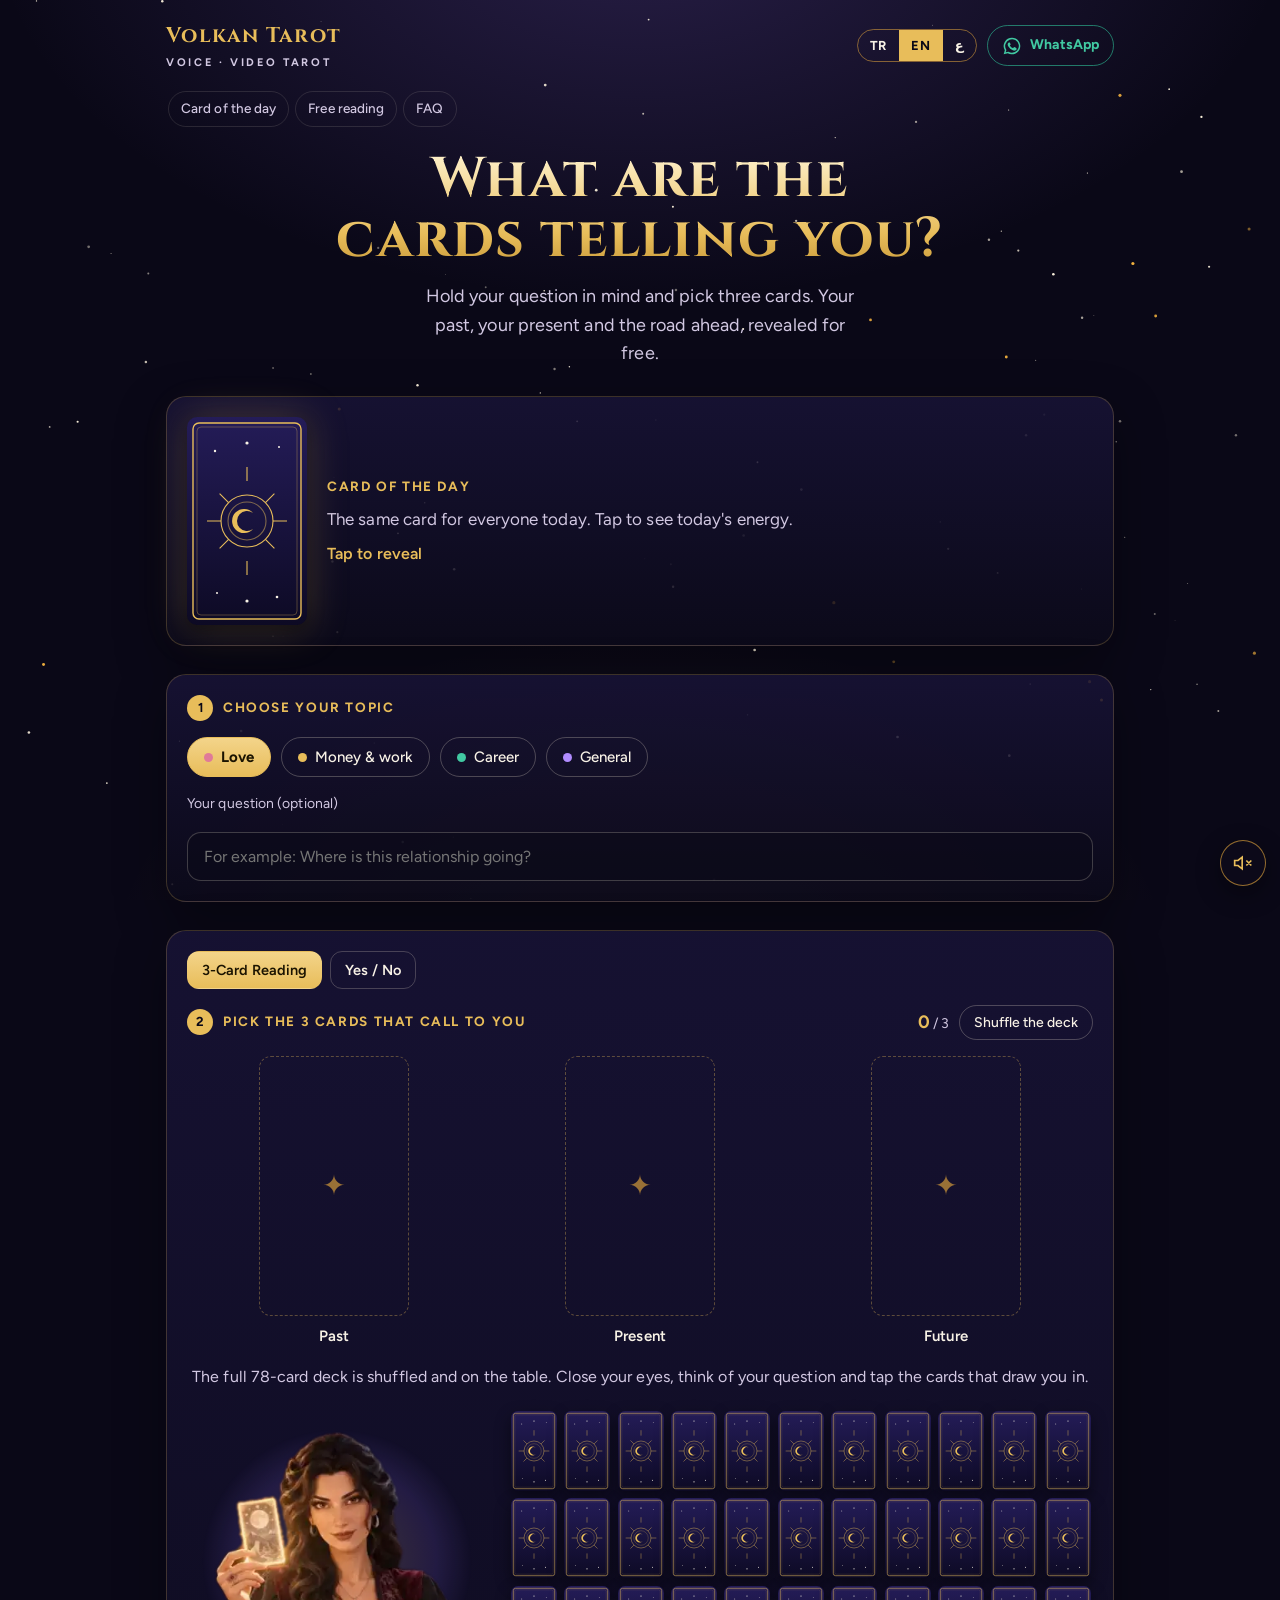
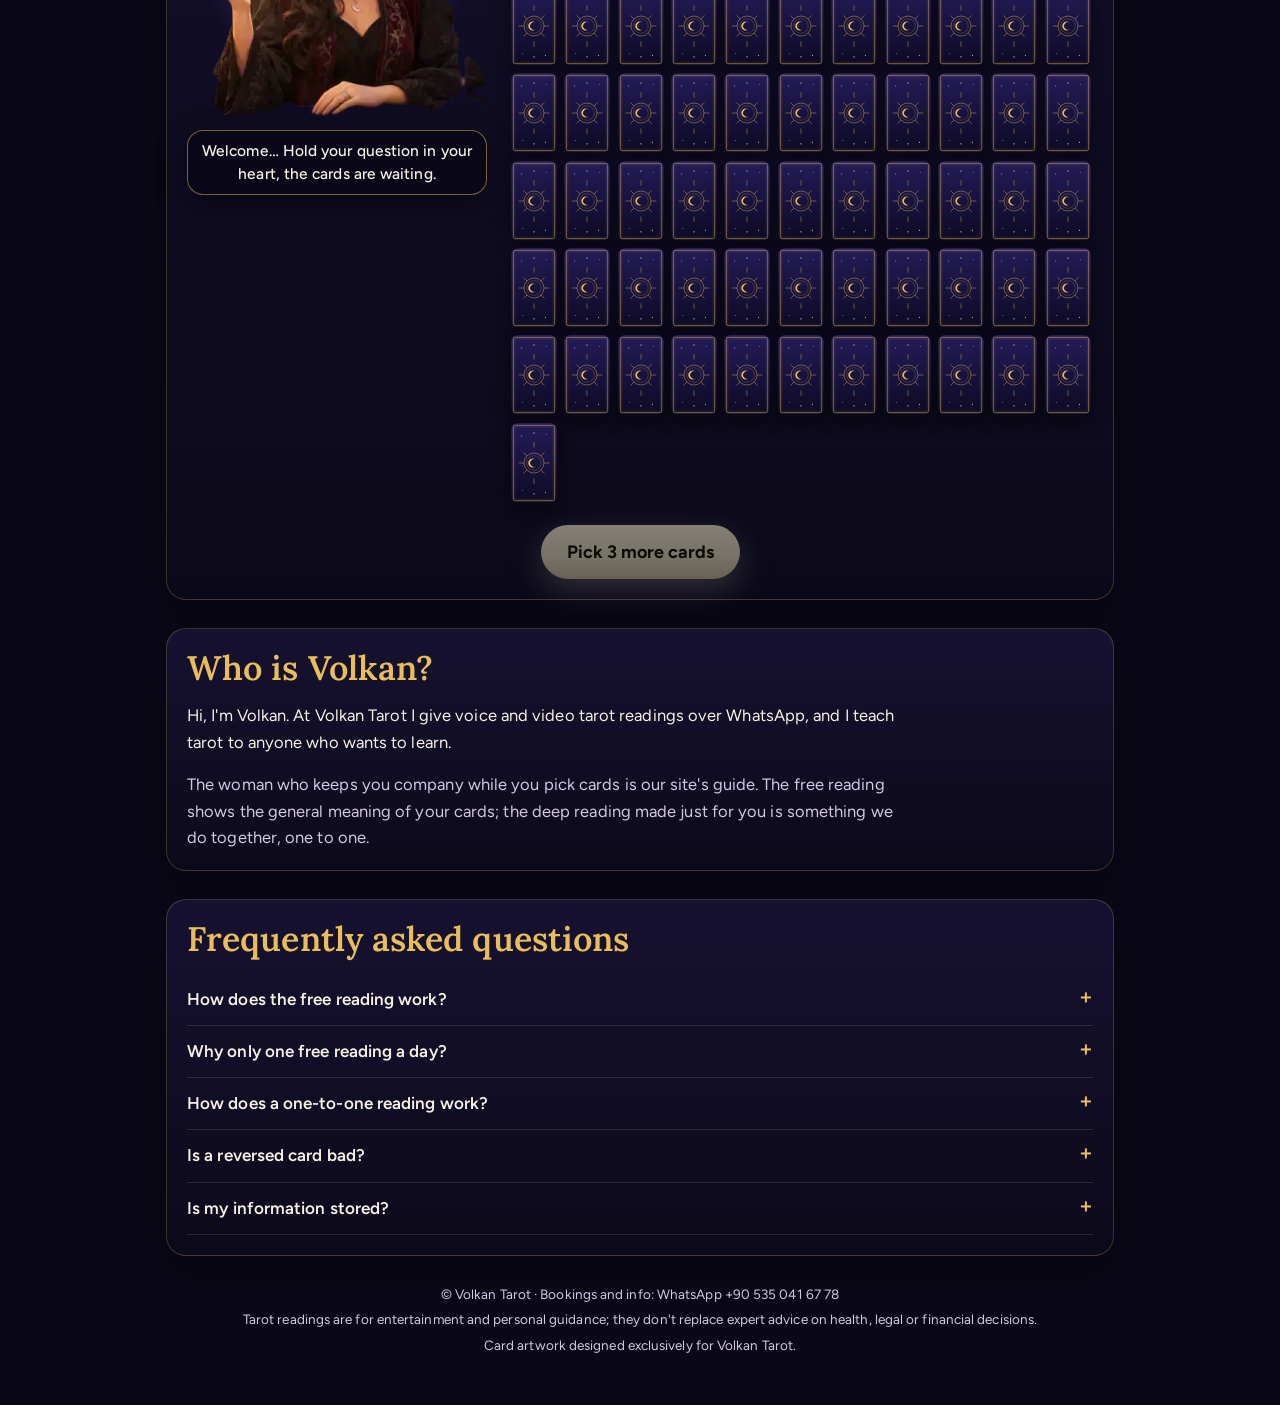
==== commit da0a039c: "Update index.html" ====
--- a/kart/index.html
+++ b/kart/index.html
@@ -550,3 +550,5 @@
 <script src="app.js"></script>
 </body>
 </html>
+
+<style>#paid,.pq-promo,a[href="#paid"]{display:none!important}</style>
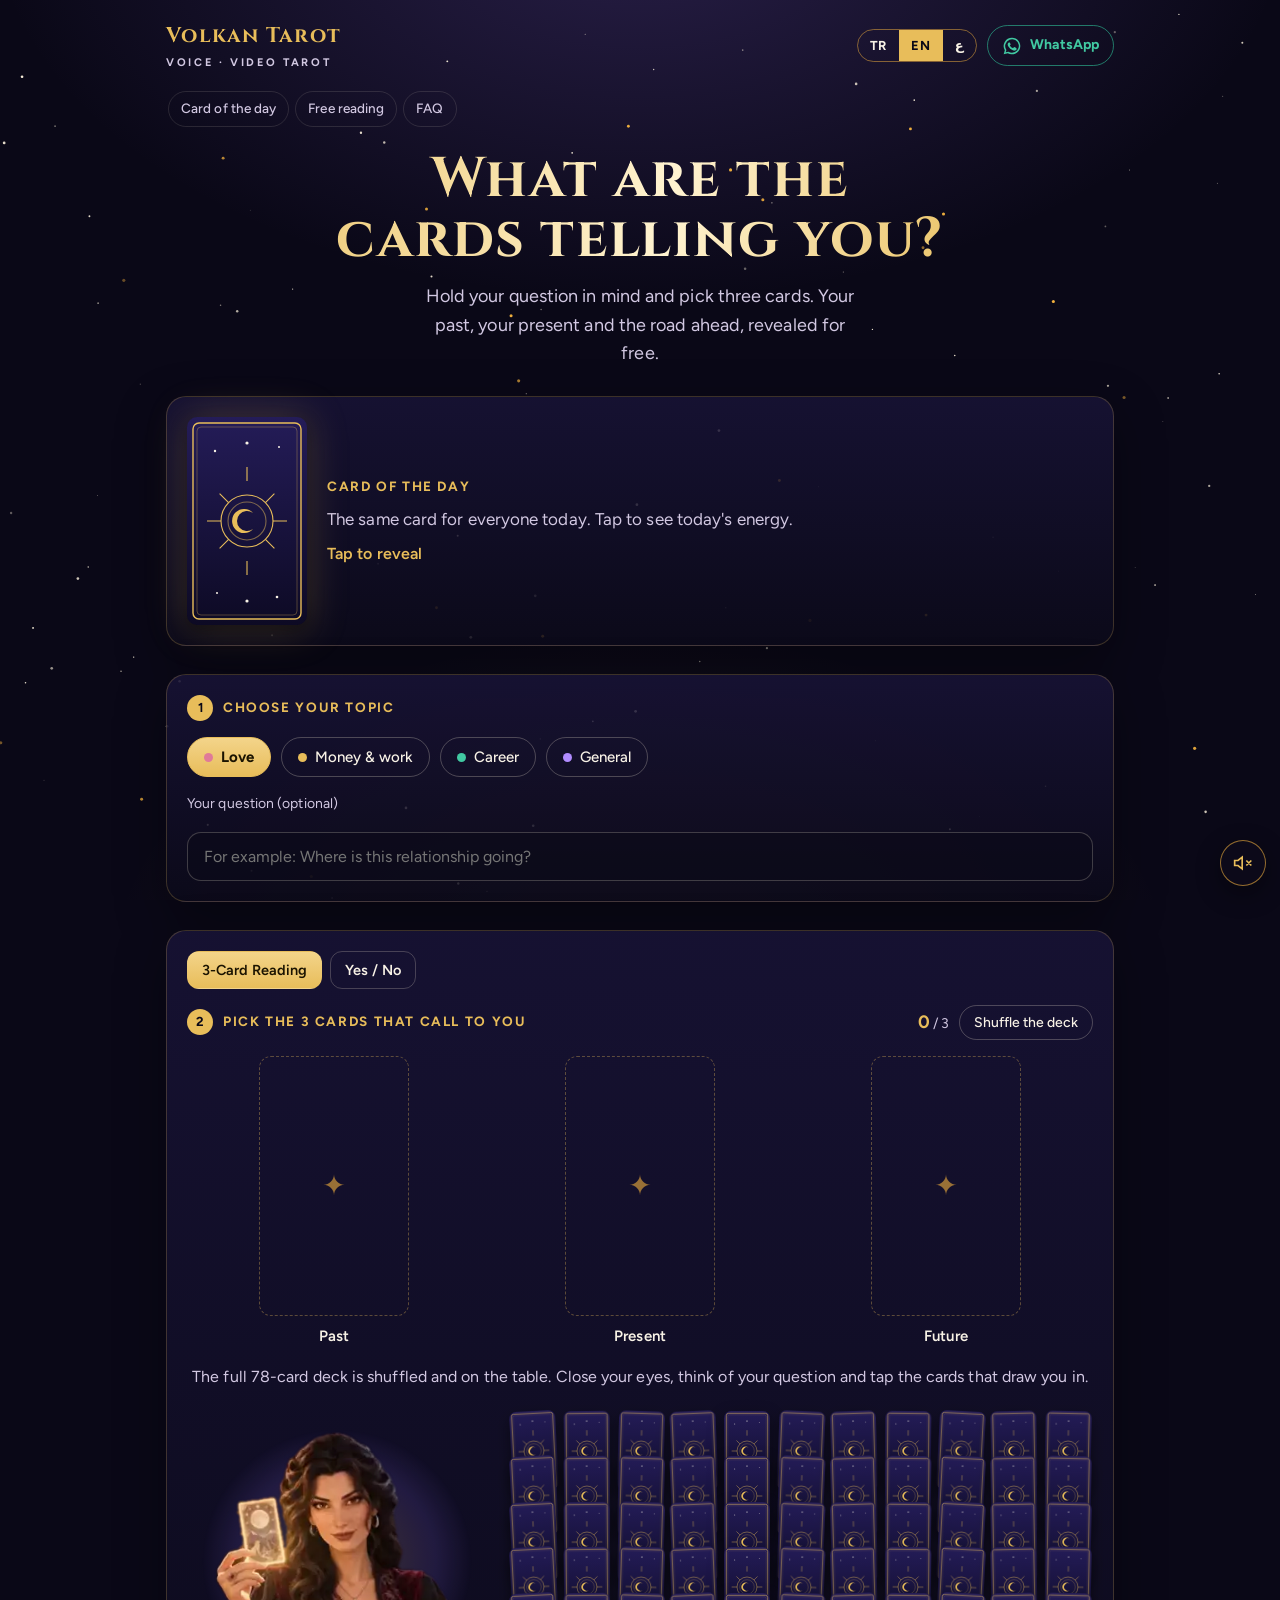
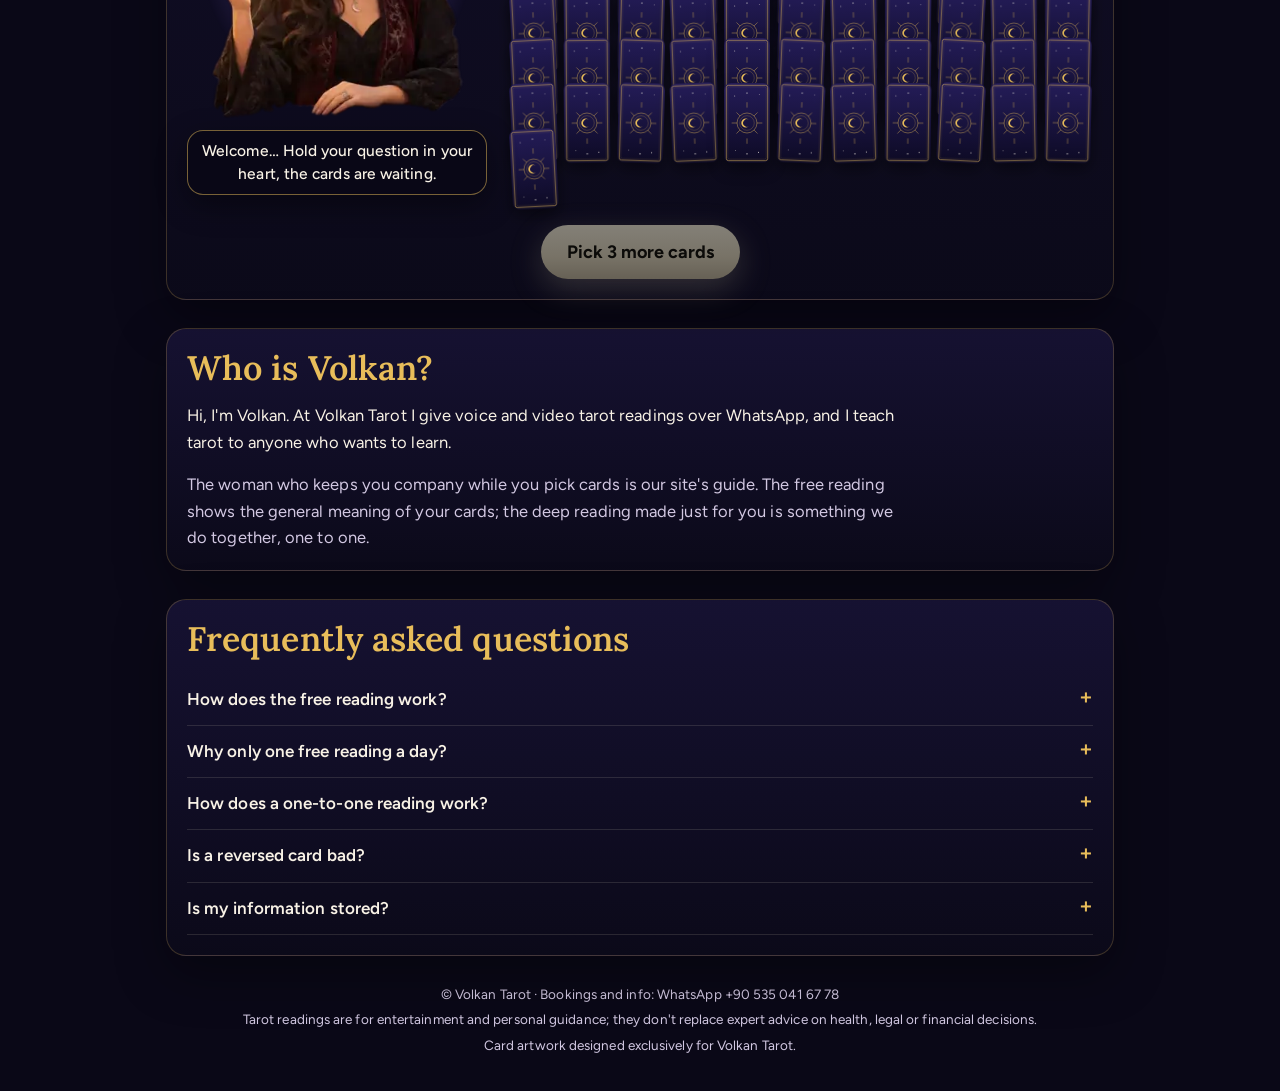
==== commit df30501e: "Update index.html" ====
--- a/kart/index.html
+++ b/kart/index.html
@@ -4,6 +4,8 @@
 <meta charset="utf-8">
 <meta name="viewport" content="width=device-width, initial-scale=1">
 <title>Volkan Tarot Ücretsiz Kart Açılımı</title>
+<link rel="stylesheet" href="fx.css">
+<script src="fx.js" defer></script>
 <link rel="preconnect" href="https://fonts.googleapis.com">
 <link rel="preconnect" href="https://fonts.gstatic.com" crossorigin>
 <link href="https://fonts.googleapis.com/css2?family=Cinzel:wght@500;600;700&family=Lora:ital,wght@0,400;0,500;0,600;1,400;1,500&family=Figtree:wght@400;500;700&family=Amiri:ital,wght@0,400;0,700;1,400&family=Cairo:wght@400;600;700&display=swap" rel="stylesheet">
--- a/kart/fx.css
+++ b/kart/fx.css
@@ -0,0 +1,32 @@
+/* Volkan Tarot — profesyonel hareket katmanı (fx) */
+
+/* 1) Deste: kartlar masaya serilmiş gibi üst üste biner, sayfa kısalır */
+.deck.fx-stack{padding-bottom:var(--ov,0px)}
+.deck.fx-stack .dcard{position:relative;margin-bottom:calc(var(--ov,0px) * -1);rotate:var(--rot,0deg);
+  transition:translate .28s cubic-bezier(.2,.8,.2,1),box-shadow .28s,opacity .3s,filter .28s;
+  box-shadow:0 -2px 0 rgba(232,189,90,.25),0 8px 16px rgba(0,0,0,.45)}
+.deck.fx-stack .dcard:hover,.deck.fx-stack .dcard:focus-visible{translate:0 -14px;z-index:3;filter:brightness(1.12);
+  box-shadow:0 0 0 1px rgba(232,189,90,.7),0 16px 30px rgba(232,189,90,.35)}
+.deck.fx-stack.locked .dcard:hover{translate:none;filter:none}
+
+/* 2) Kart açılınca etrafında altın parlama */
+.slot .frame.fx-glow{animation:fxGlow 1.6s ease-out both}
+@keyframes fxGlow{0%{box-shadow:0 0 0 0 rgba(232,189,90,0)}25%{box-shadow:0 0 0 3px rgba(255,217,138,.9),0 0 38px 8px rgba(232,189,90,.55)}100%{box-shadow:0 0 0 1px rgba(232,189,90,.45),0 0 22px 2px rgba(232,189,90,.22)}}
+
+/* 3) Başlıkta yavaş geçen altın ışık */
+.hero h1.fx-shine{background-image:linear-gradient(100deg,#e8bd5a 0%,#fff3d1 18%,#e8bd5a 30%,#c99a3a 50%,#e8bd5a 70%,#fff3d1 82%,#e8bd5a 100%)!important;
+  background-size:300% 100%!important;animation:fxShine 7s ease-in-out infinite}
+@keyframes fxShine{0%,25%{background-position:100% 0}75%,100%{background-position:0 0}}
+
+/* 4) Kaydırınca bölümlerin yumuşakça belirmesi */
+.fx-hide{opacity:0;translate:0 26px}
+.fx-in{opacity:1;translate:0 0;transition:opacity .7s ease,translate .7s cubic-bezier(.2,.8,.2,1)}
+
+/* 5) Sonuçtaki WhatsApp butonu: hafif nabız */
+.wa-big.fx-pulse{animation:fxPulse 2.6s ease-in-out infinite}
+@keyframes fxPulse{0%,100%{box-shadow:0 12px 34px rgba(47,195,154,.35),0 0 0 0 rgba(47,195,154,.45)}50%{box-shadow:0 12px 34px rgba(47,195,154,.45),0 0 0 12px rgba(47,195,154,0)}}
+
+@media (prefers-reduced-motion:reduce){
+  .hero h1.fx-shine,.wa-big.fx-pulse,.slot .frame.fx-glow{animation:none}
+  .fx-hide{translate:none}
+}
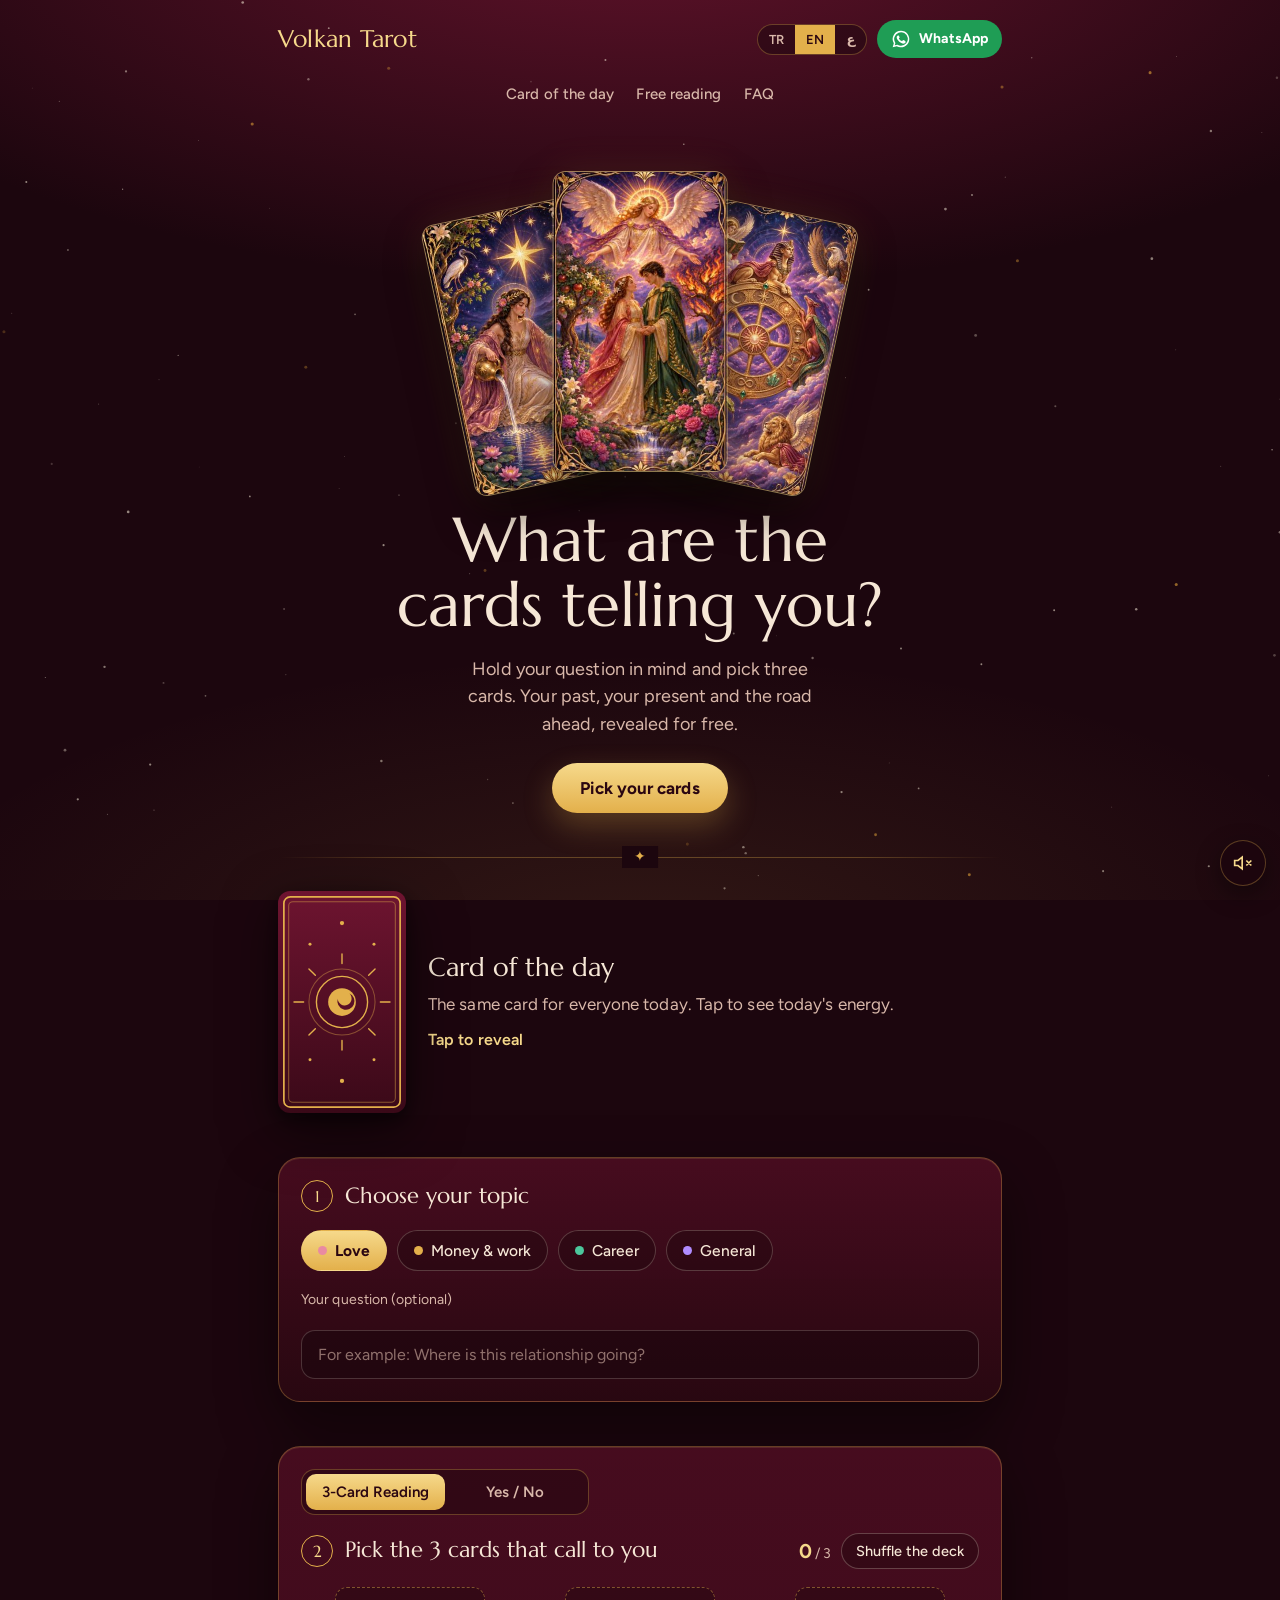
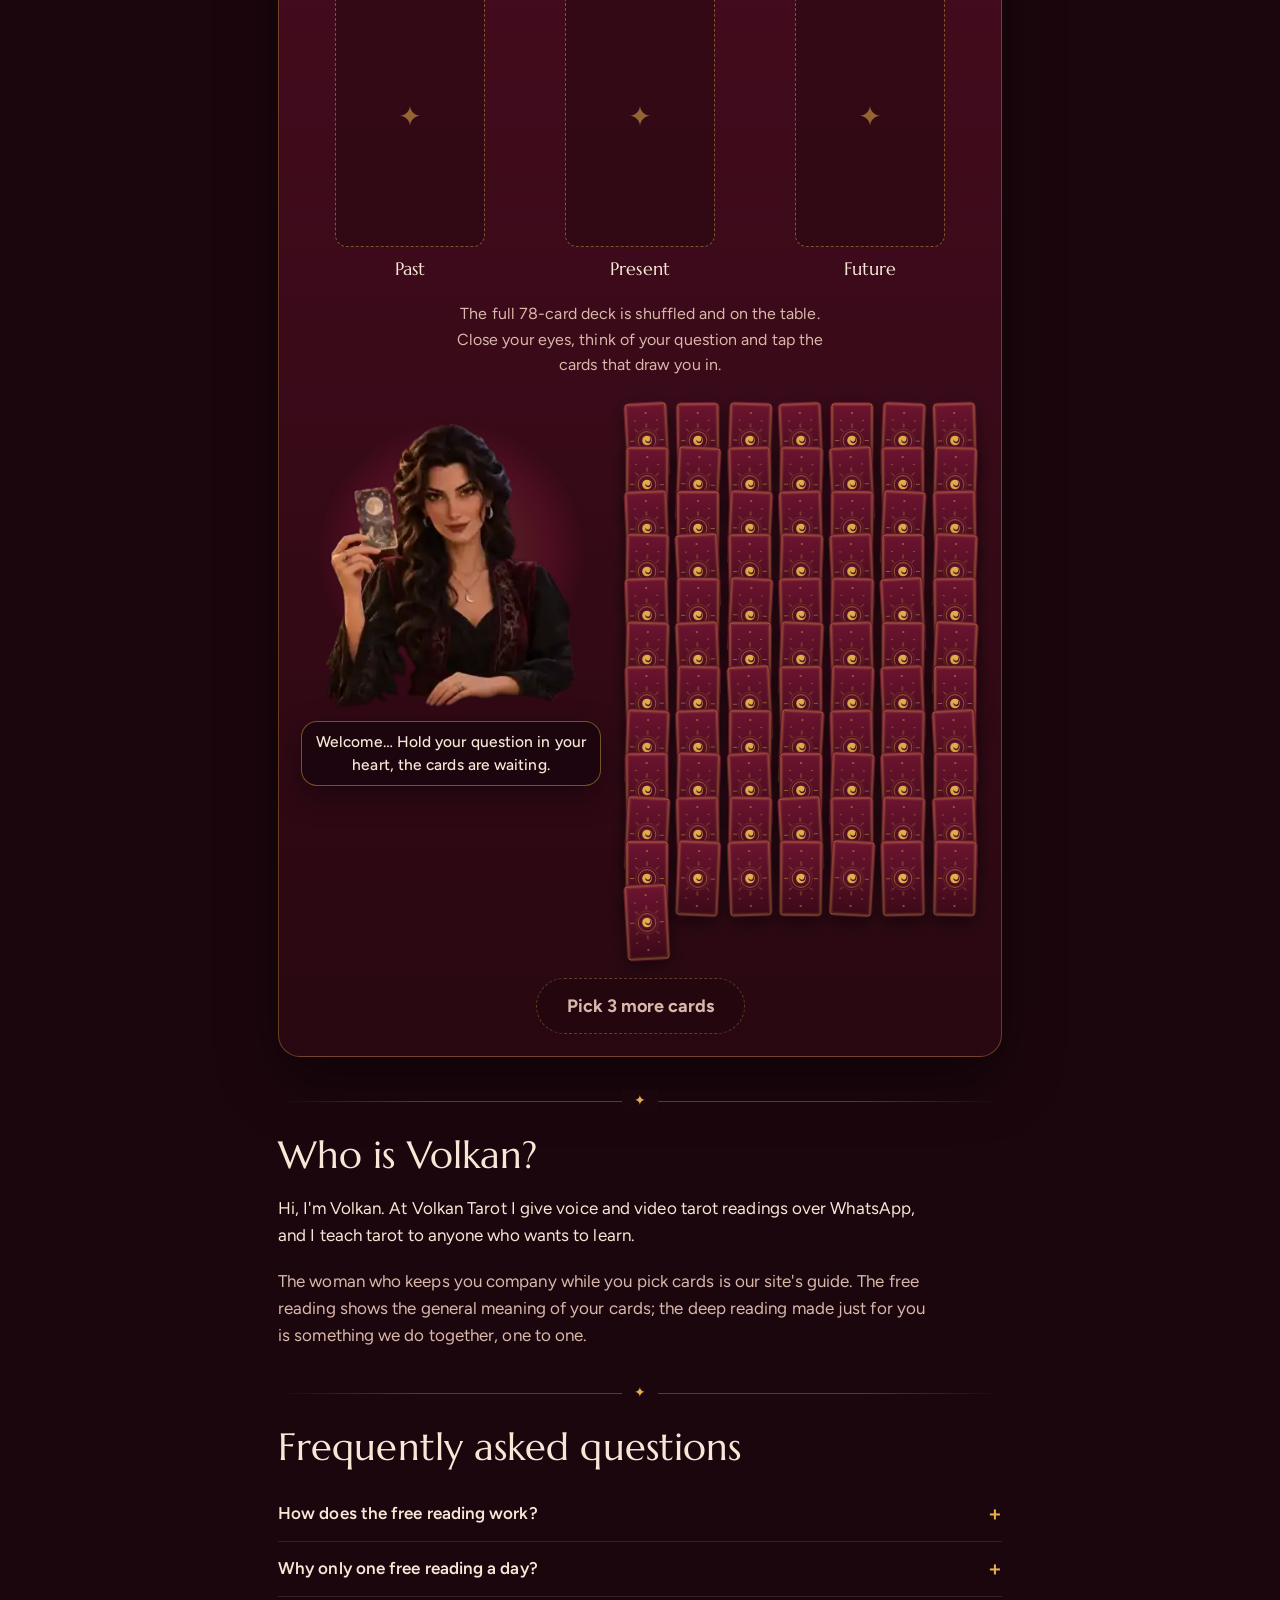
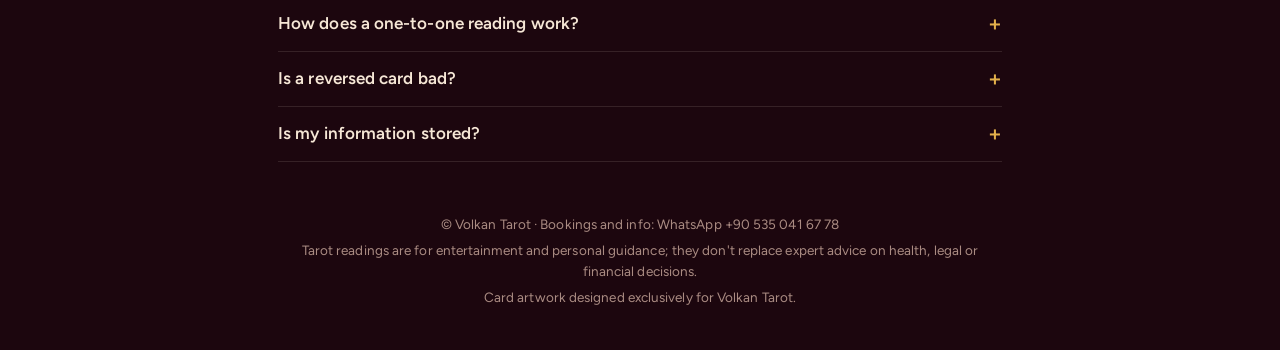
==== commit 3f0d862d: "Update index.html" ====
--- a/kart/index.html
+++ b/kart/index.html
@@ -344,6 +344,7 @@
 .subnav a.hot{color:#1a1300;background:linear-gradient(180deg,#f3d48a,#e8bd5a);border-color:transparent;font-weight:700}
 @media (max-width:480px){#pqDeck{grid-template-columns:repeat(7,minmax(0,1fr));gap:4px}.pq-price{font-size:21px}}
 </style>
+<link rel="stylesheet" href="tema.css">
 </head>
 <body>
 <canvas id="stars" aria-hidden="true"></canvas>
@@ -368,8 +369,10 @@
   </nav>
 
   <section class="hero">
+    <div class="hero-fan stack" aria-hidden="true"><img src="cards/m17.jpg" alt="" width="300" height="520"><img src="cards/m06.jpg" alt="" width="300" height="520" fetchpriority="high"><img src="cards/m10.jpg" alt="" width="300" height="520"></div>
     <h1 data-i="h1"></h1>
     <p data-i="heroP"></p>
+    <a class="hero-cta" href="#setup" data-i="heroCta">Kartlarını seç</a>
   </section>
 
   <section class="panel daily" id="daily" aria-labelledby="dailyH">
@@ -548,6 +551,7 @@
 <script src="data_ar.js"></script>
 <script src="i18n_base.js"></script>
 <script src="i18n_ext.js"></script>
+<script>UI.tr.heroCta="Kartlarını seç";UI.en.heroCta="Pick your cards";UI.ar.heroCta="اختر بطاقاتك";</script>
 <script src="paid.js"></script>
 <script src="app.js"></script>
 </body>
--- a/kart/tema.css
+++ b/kart/tema.css
@@ -0,0 +1,195 @@
+/* Volkan Tarot — tema: şarap kadife ve altın (bağlantı sayfası ve Instagram kapaklarıyla aynı kimlik)
+   Renkler: gece şarabı #1c060e · kadife #3d0a19 · kağıt #f6e7d6 · soluk gül #d9b8aa · altın #e3b04b / #f6d98b · WhatsApp #1f9d55
+   Yazı: Marcellus başlıklar ve kart adları, Figtree metin */
+@import url("https://fonts.googleapis.com/css2?family=Marcellus&display=swap");
+
+:root{
+  --wine-0:#1c060e; --wine-1:#2a0812; --wine-2:#3d0a19; --wine-3:#5a0f26;
+  --paper:#f6e7d6; --muted:#d9b8aa; --gold:#e3b04b; --gold-2:#f6d98b; --line:rgba(227,176,75,.32);
+  --saffron:#e3b04b; --rose:#e98aa2; --emerald:#4cc79c; --ink:#2a0611; --ink-2:#2a0812;
+  --wa:#1f9d55;
+  --font-display:"Marcellus","Cinzel",Georgia,serif;
+  --font-serif:"Marcellus",Georgia,serif;
+  --font-body:"Figtree",system-ui,-apple-system,"Segoe UI",sans-serif;
+}
+
+/* zemin */
+html,body{overflow-x:clip}
+body{background-color:var(--wine-0)!important;
+  background-image:radial-gradient(120% 70% at 50% -10%,rgba(122,23,53,.75),transparent 60%),
+                   radial-gradient(90% 50% at 50% 105%,rgba(227,176,75,.10),transparent 65%)!important;
+  background-attachment:fixed;color:var(--paper);font-size:17px;line-height:1.6}
+canvas#stars{opacity:.55}
+.wrap{max-width:760px!important;gap:44px!important;padding:16px 18px 64px!important}
+::selection{background:rgba(227,176,75,.35)}
+a,button,input,summary{-webkit-tap-highlight-color:transparent}
+:focus-visible{outline:2px solid var(--gold-2)!important;outline-offset:3px}
+
+/* üst bar */
+header.top{padding:4px 0 0}
+.brand{font-family:var(--font-display)!important;font-weight:400!important;font-size:24px!important;letter-spacing:.01em!important;color:var(--gold-2)!important}
+.brand small{display:none}
+.lang{border:1px solid var(--line)!important;background:rgba(28,6,14,.5)}
+.lang button{font:600 13px var(--font-body)!important;padding:7px 11px!important;color:var(--muted)!important;letter-spacing:0!important}
+.lang button[aria-pressed="true"]{background:var(--gold)!important;color:var(--ink)!important}
+.wa-mini{background:var(--wa);border:0!important;color:#fff!important;padding:8px 14px!important}
+.wa-mini:hover{background:#188a49!important}
+.subnav{gap:22px!important;margin:-26px 0 -18px!important;justify-content:center}
+.subnav a{border:0!important;padding:4px 0!important;border-radius:0!important;font-size:15px!important;color:var(--muted)!important;
+  background:none!important;border-bottom:1px solid transparent!important}
+.subnav a:hover,.subnav a:focus-visible{color:var(--paper)!important;border-bottom-color:var(--gold)!important}
+
+/* açılış: üç kart yelpazesi */
+.hero{gap:18px!important;padding-top:6px}
+.hero-fan{position:relative;width:min(360px,84%);height:clamp(240px,68vw,320px);margin:6px auto 18px}
+.hero-fan img{position:absolute;bottom:0;left:50%;width:44%;height:auto;aspect-ratio:300/520;object-fit:cover;border-radius:12px;
+  box-shadow:0 0 0 1px rgba(246,217,139,.55),0 22px 40px rgba(0,0,0,.55),0 0 40px rgba(227,176,75,.12);
+  transform-origin:50% 110%;translate:-50% 0;transition:rotate 1.1s cubic-bezier(.2,.8,.2,1),translate 1.1s cubic-bezier(.2,.8,.2,1)}
+.hero-fan img:nth-child(1){rotate:-12deg;translate:-100% 3%}
+.hero-fan img:nth-child(3){rotate:12deg;translate:0% 3%}
+.hero-fan img:nth-child(2){z-index:2;width:48%}
+.hero-fan.stack img{rotate:0deg!important;translate:-50% 0!important}
+.hero h1{font-family:var(--font-display)!important;font-weight:400!important;letter-spacing:0!important;line-height:1.05!important;
+  font-size:clamp(36px,10vw,62px)!important;max-width:12ch;color:var(--paper)!important;-webkit-text-fill-color:var(--paper)!important;
+  background:none!important;text-wrap:balance}
+.hero h1.fx-shine{animation:none!important}
+.hero p{font-size:18px!important;line-height:1.55!important;color:var(--muted)!important;max-width:32ch!important}
+.hero-cta{display:inline-flex;align-items:center;justify-content:center;gap:10px;margin-top:6px;padding:15px 28px;border-radius:999px;
+  background:linear-gradient(180deg,var(--gold-2),var(--gold));color:var(--ink);font:700 17px var(--font-body);text-decoration:none;
+  box-shadow:0 12px 30px rgba(227,176,75,.28)}
+.hero-cta:hover{filter:brightness(1.05)}
+
+/* bölümler: açılım masası kadife, diğerleri sade */
+.panel{background:linear-gradient(180deg,rgba(74,13,32,.92),rgba(42,8,18,.94))!important;border:1px solid var(--line)!important;
+  border-radius:22px!important;box-shadow:inset 0 1px 0 rgba(246,217,139,.12),0 24px 60px rgba(0,0,0,.45)!important;padding:22px!important;gap:18px!important}
+.panel.daily,.panel.about,#faq,#history{background:none!important;border:0!important;box-shadow:none!important;padding:34px 0 0!important;border-radius:0!important;position:relative}
+.panel.daily::before,.panel.about::before,#faq::before,#history::before{content:"";position:absolute;top:0;left:0;right:0;height:1px;
+  background:linear-gradient(90deg,transparent,var(--line) 20%,var(--line) 80%,transparent)}
+.panel.daily::after,.panel.about::after,#faq::after,#history::after{content:"✦";position:absolute;top:-11px;left:50%;translate:-50% 0;
+  padding:0 12px;background:var(--wine-0);color:var(--gold);font-size:14px;line-height:22px}
+
+/* başlıklar ve adımlar */
+.sec-h{font-family:var(--font-display)!important;font-weight:400!important;color:var(--paper)!important;font-size:clamp(28px,6.4vw,38px)!important;line-height:1.1}
+.step{font-family:var(--font-display)!important;font-size:22px!important;font-weight:400!important;letter-spacing:0!important;text-transform:none!important;
+  color:var(--paper)!important;gap:12px!important;line-height:1.2}
+.step b{width:32px!important;height:32px!important;background:none!important;border:1px solid var(--gold);color:var(--gold-2)!important;
+  font:400 16px var(--font-display)!important}
+.daily .step{font-size:26px!important}
+
+/* günün kartı */
+.daily{gap:22px!important;align-items:center!important}
+.daily-card{width:128px!important;filter:drop-shadow(0 16px 26px rgba(0,0,0,.5))!important}
+.daily-text .muted{color:var(--muted)}
+.tapnote{color:var(--gold-2)!important;font-weight:600}
+.daily-text h3{font-family:var(--font-display)!important;font-weight:400!important}
+.btn-wa-sm{background:var(--wa)!important;border:0!important;color:#fff!important}
+
+/* konu ve soru */
+.chips{gap:10px!important}
+.chip{border:1px solid rgba(246,231,214,.22)!important;background:rgba(28,6,14,.35)!important;color:var(--paper)!important;padding:10px 16px!important;font:500 15.5px var(--font-body)!important}
+.chip:hover{border-color:var(--gold)!important;transform:none!important}
+.chip[aria-pressed="true"]{background:linear-gradient(180deg,var(--gold-2),var(--gold))!important;color:var(--ink)!important;border-color:transparent!important;font-weight:700!important}
+.q{color:var(--muted);font-size:15px}
+#question{width:100%;padding:14px 16px!important;border-radius:14px!important;border:1px solid rgba(246,231,214,.2)!important;background:rgba(28,6,14,.55)!important;
+  color:var(--paper)!important;font:400 16px var(--font-body)!important}
+#question::placeholder{color:rgba(217,184,170,.6)}
+#question:focus{outline:2px solid var(--gold)!important;outline-offset:2px;border-color:transparent!important}
+
+/* mod seçimi: iki parçalı anahtar */
+.modes{display:inline-grid!important;grid-template-columns:1fr 1fr;gap:0!important;padding:4px;border-radius:14px;border:1px solid var(--line);background:rgba(28,6,14,.45);align-self:flex-start}
+.mode{border:0!important;border-radius:10px!important;padding:9px 16px!important;justify-content:center;color:var(--muted)!important;font:600 15px var(--font-body)!important}
+.mode[aria-selected="true"]{background:linear-gradient(180deg,var(--gold-2),var(--gold))!important;color:var(--ink)!important}
+
+/* sayaç, karıştır */
+.counter{color:var(--muted)!important}
+.counter strong{color:var(--gold-2)!important;font-weight:700;font-size:20px!important}
+.btn-ghost{border:1px solid rgba(246,231,214,.25)!important;color:var(--paper)!important;font:500 14.5px var(--font-body)!important;background:rgba(28,6,14,.35)!important}
+.btn-ghost:hover{border-color:var(--gold)!important}
+
+/* yuvalar */
+.slot .frame{border:1px dashed rgba(227,176,75,.45)!important;border-radius:12px!important;color:rgba(227,176,75,.55)!important;background:rgba(28,6,14,.35)}
+.slot.filled .frame{border-color:transparent!important;background:none}
+.slot .label{font-family:var(--font-display)!important;font-weight:400!important;font-size:18px!important;color:var(--paper)!important}
+.face{border-radius:12px!important;box-shadow:0 14px 28px rgba(0,0,0,.5)}
+.face.front{background:#2a0812!important}
+.deckNote{color:var(--muted)!important;font-size:16px!important;max-width:40ch;align-self:center}
+
+/* kart arkası: şarap zemin, altın güneş-ay */
+.back,.dcard.back,.face.back{
+  background:#3d0a19 url("data:image/svg+xml,%3Csvg xmlns='http://www.w3.org/2000/svg' viewBox='0 0 120 208'%3E%3Cdefs%3E%3ClinearGradient id='g' x1='0' y1='0' x2='0' y2='1'%3E%3Cstop offset='0' stop-color='%236e1430'/%3E%3Cstop offset='1' stop-color='%233a0918'/%3E%3C/linearGradient%3E%3C/defs%3E%3Crect width='120' height='208' fill='url(%23g)'/%3E%3Crect x='5.5' y='5.5' width='109' height='197' rx='6' fill='none' stroke='%23e3b04b' stroke-width='1.6'/%3E%3Crect x='10' y='10' width='100' height='188' rx='4' fill='none' stroke='%23e3b04b' stroke-opacity='.45'/%3E%3Cg transform='translate(60 104)' fill='none' stroke='%23e3b04b'%3E%3Ccircle r='24' stroke-width='1.3'/%3E%3Ccircle r='31' stroke-opacity='.4'/%3E%3Cg stroke-width='1.3' stroke-linecap='round'%3E%3Cpath d='M0-36v-9M0 36v9M-36 0h-9M36 0h9M25 25l6 6M-25-25l-6-6M25-25l6-6M-25 25l-6 6'/%3E%3C/g%3E%3Ccircle r='13' fill='%23e3b04b' stroke='none'/%3E%3Cpath d='M-4-3a8 8 0 1 0 11-5a6.5 6.5 0 1 1-11 5z' fill='%235a0f26' stroke='none'/%3E%3C/g%3E%3Cg fill='%23e3b04b'%3E%3Ccircle cx='60' cy='30' r='2'/%3E%3Ccircle cx='60' cy='178' r='2'/%3E%3Ccircle cx='30' cy='50' r='1.4'/%3E%3Ccircle cx='90' cy='50' r='1.4'/%3E%3Ccircle cx='30' cy='158' r='1.4'/%3E%3Ccircle cx='90' cy='158' r='1.4'/%3E%3C/g%3E%3C/svg%3E") center/100% 100% no-repeat!important;
+  border:0!important}
+.dcard{border-radius:6px!important}
+
+/* rehber ve konuşma balonu */
+.bubble{background:rgba(28,6,14,.94)!important;border:1px solid rgba(227,176,75,.45)!important;color:var(--paper)!important;font:500 15.5px/1.45 var(--font-body)!important}
+.aura{background:radial-gradient(closest-side,rgba(227,176,75,.24),rgba(122,23,53,.35) 55%,transparent 75%)!important}
+
+/* ana buton */
+.cta-main{background:linear-gradient(180deg,var(--gold-2),var(--gold))!important;color:var(--ink)!important;font:700 18px var(--font-body)!important;
+  padding:16px 30px!important;box-shadow:0 12px 30px rgba(227,176,75,.28)!important}
+.cta-main:disabled{filter:none!important;background:rgba(28,6,14,.4)!important;color:var(--muted)!important;border:1px dashed var(--line)!important;box-shadow:none!important}
+.limit{background:rgba(233,138,162,.1)!important;border-color:rgba(233,138,162,.4)!important}
+
+/* sonuç */
+.codebar{border-color:var(--line)!important;color:var(--muted)!important}
+.codebar strong{color:var(--gold-2)!important}
+.reading{display:flex;flex-direction:column;gap:14px}
+.rcard{background:rgba(246,231,214,.045)!important;border-left-width:3px!important;border-radius:14px!important;padding:16px!important}
+.rcard img{border-radius:8px!important;box-shadow:0 10px 20px rgba(0,0,0,.45)}
+.rcard .pos{letter-spacing:0!important;text-transform:none!important;font:600 14px var(--font-body)!important}
+.rcard h3{font-family:var(--font-display)!important;font-weight:400!important;font-size:26px!important;line-height:1.15;margin-top:2px!important}
+.rcard p{color:#eedccb!important}
+.rcard p strong{color:var(--paper)!important}
+.pill{letter-spacing:0!important;font-weight:600!important}
+.pill.up{background:rgba(76,199,156,.16)!important;color:var(--emerald)!important}
+.pill.rv{background:rgba(233,138,162,.16)!important;color:var(--rose)!important}
+.summary{background:rgba(227,176,75,.07)!important;border:1px solid var(--line)!important;border-radius:14px!important}
+.summary h3{font-family:var(--font-display)!important;font-weight:400!important;color:var(--gold-2)!important;font-size:24px!important}
+.yn{background:rgba(246,231,214,.045)!important;border-color:var(--line)!important}
+.yn span{letter-spacing:0!important;text-transform:none!important;font-size:15px!important}
+.yn strong{font-family:var(--font-display)!important;font-weight:400!important}
+.teaser{font-family:var(--font-display)!important;font-style:normal!important;font-size:22px!important;color:var(--paper)!important}
+.wa-big{background:var(--wa)!important;color:#fff!important;border-radius:16px!important;box-shadow:0 14px 34px rgba(31,157,85,.35)!important}
+.wa-big:hover{background:#188a49!important;filter:none!important}
+@keyframes fxPulse{0%,100%{box-shadow:0 14px 34px rgba(31,157,85,.35),0 0 0 0 rgba(31,157,85,.45)}50%{box-shadow:0 14px 34px rgba(31,157,85,.4),0 0 0 12px rgba(31,157,85,0)}}
+
+/* hakkımda ve SSS */
+.about p{font-size:17px!important;max-width:60ch}
+.about .muted{color:var(--muted)}
+.faq{border-bottom:1px solid rgba(246,231,214,.12)!important;padding:16px 0!important}
+.faq summary{font:600 17px var(--font-body)!important}
+.faq summary::after{color:var(--gold)!important}
+.faq p{color:var(--muted)!important}
+.hist li{background:rgba(246,231,214,.04)!important;border-color:rgba(246,231,214,.1)!important}
+
+footer{color:rgba(217,184,170,.75)!important;padding-top:8px}
+.sound{background:rgba(28,6,14,.9)!important;border-color:var(--line)!important;color:var(--gold-2)!important}
+.modal{background:rgba(12,3,7,.82)!important}
+.modal-box{background:var(--wine-1)!important;border-color:var(--line)!important}
+.modal-box h3{font-family:var(--font-display)!important;font-weight:400!important;color:var(--gold-2)!important}
+
+/* Arapça: Amiri/Cairo kalsın */
+:root[lang="ar"] .hero h1,:root[lang="ar"] .sec-h,:root[lang="ar"] .step,:root[lang="ar"] .rcard h3,:root[lang="ar"] .summary h3,:root[lang="ar"] .slot .label,:root[lang="ar"] .brand{font-family:"Amiri",serif!important;font-weight:700!important}
+
+@media (max-width:600px){
+  .tablewrap{grid-template-columns:1fr!important;gap:16px!important}
+  .hostcol{position:static!important}
+  .tablewrap .host{display:grid!important;grid-template-columns:40% 1fr;align-items:center;gap:14px}
+  .tablewrap .bubble{margin:0!important;text-align:start;font-size:16px!important}
+  .tablewrap .deck{grid-template-columns:repeat(9,minmax(0,1fr))!important;gap:5px!important}
+}
+@media (max-width:480px){
+  .wrap{gap:38px!important;padding:14px 14px 56px!important}
+  .panel{padding:18px!important}
+  .panel.daily,.panel.about,#faq,#history{padding:30px 0 0!important}
+  .daily-card{width:104px!important}
+  .step{font-size:20px!important}
+}
+@media (prefers-reduced-motion:reduce){.hero-fan img{transition:none}}
+#paid,.pq-promo,a[href="#paid"]{display:none!important}
+/* yorum kartı: resim solda, metin altından devam eder (telefonda dar sütun olmasın) */
+.rcard{display:block!important}
+.rcard::after{content:"";display:block;clear:both}
+.rcard img{float:left;width:76px!important;margin:4px 14px 8px 0}
+[dir="rtl"] .rcard img{float:right;margin:4px 0 8px 14px}
+.teaser{font-size:20px!important;line-height:1.4!important}
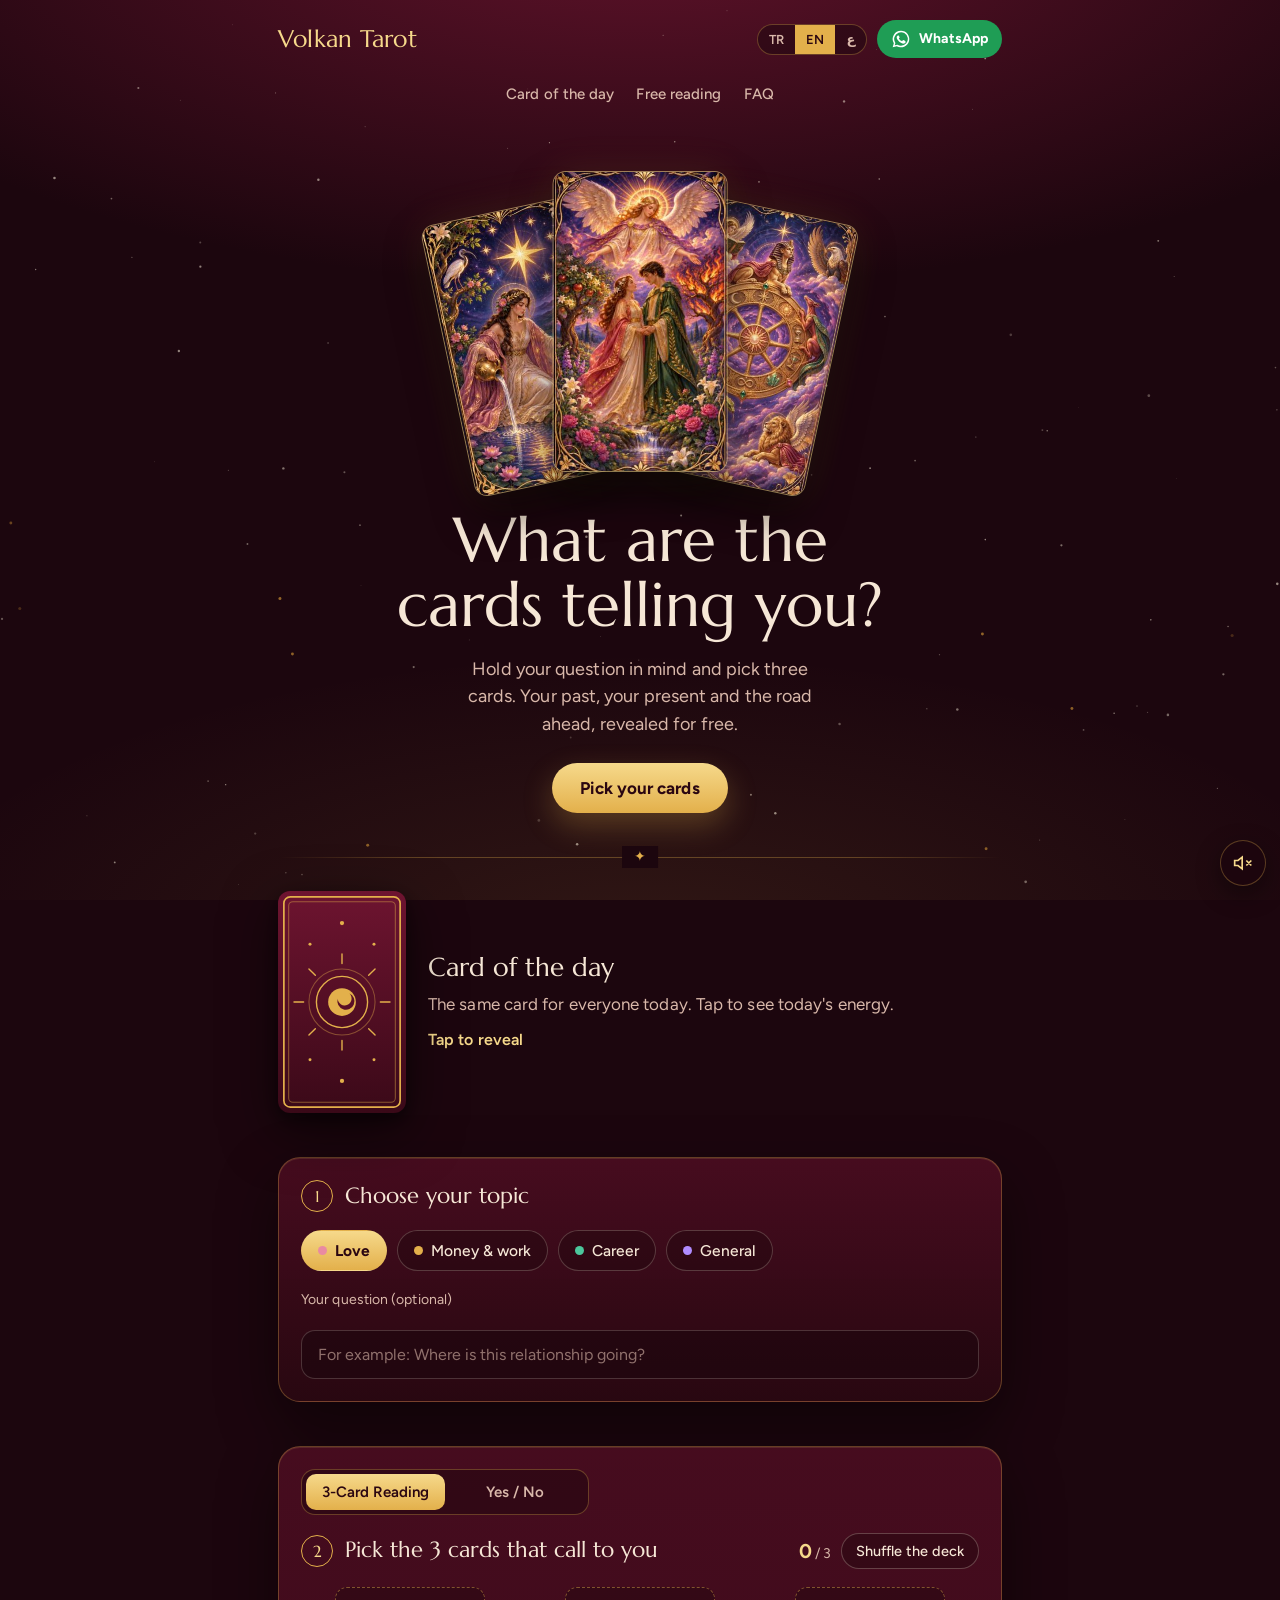
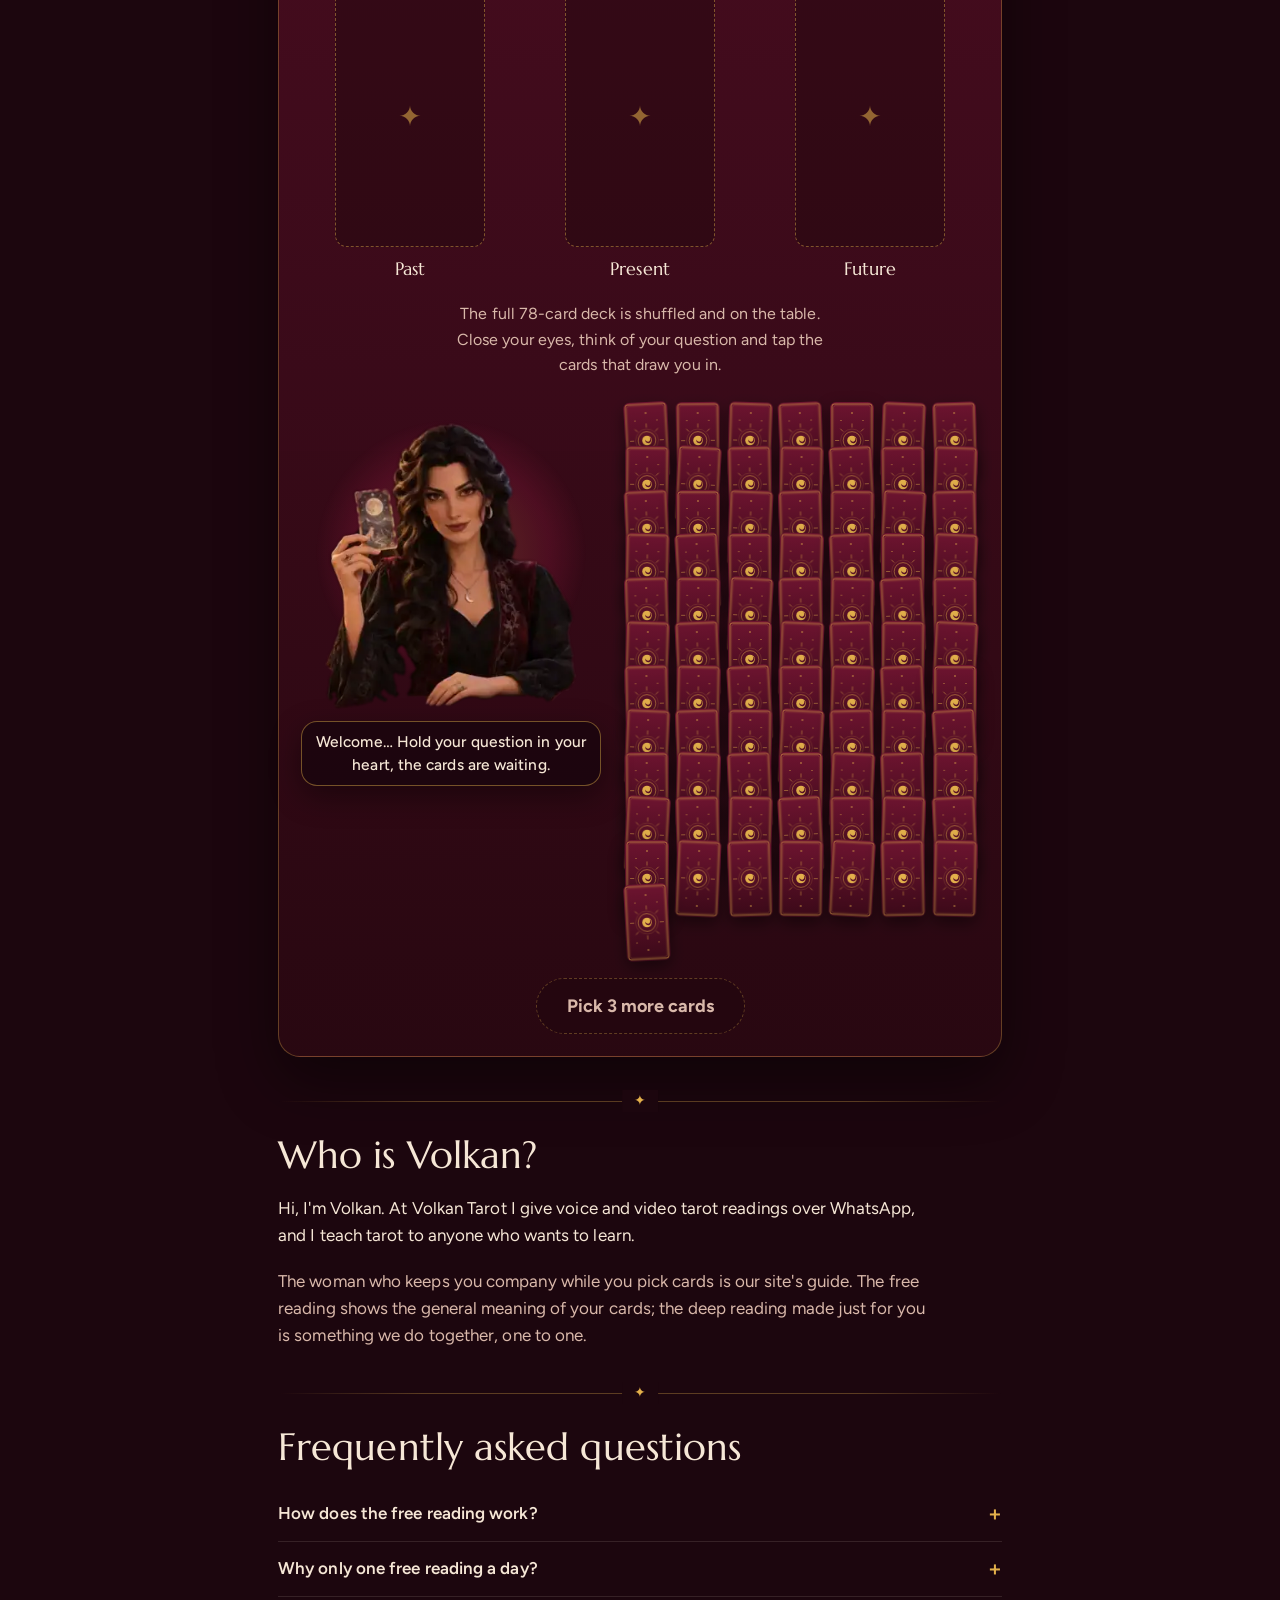
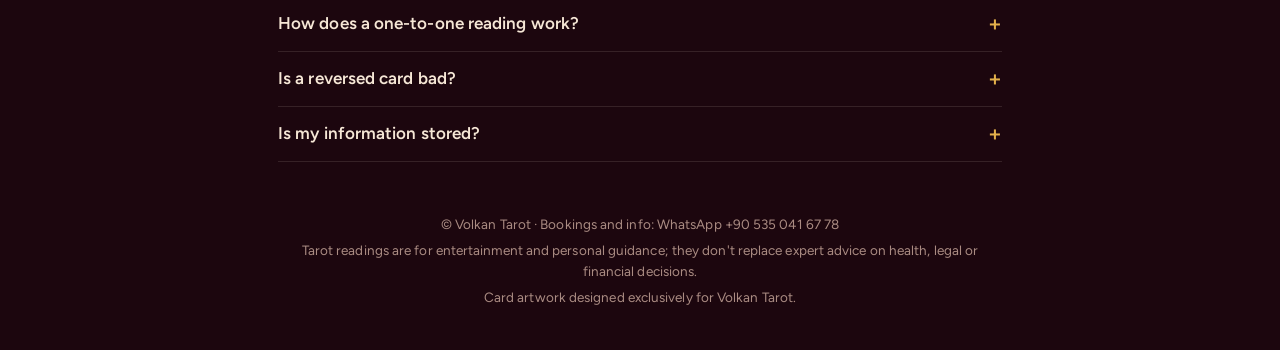
==== commit 1d2b8b90: "Add files via upload" ====
--- a/kart/index.html
+++ b/kart/index.html
@@ -4,6 +4,21 @@
 <meta charset="utf-8">
 <meta name="viewport" content="width=device-width, initial-scale=1">
 <title>Volkan Tarot Ücretsiz Kart Açılımı</title>
+<meta name="description" content="Sorunu düşün, 78 kartlık desteden üç kart seç. Geçmişin, bugünün ve önündeki yol ücretsiz açılsın.">
+<meta property="og:type" content="website">
+<meta property="og:site_name" content="Volkan Tarot">
+<meta property="og:title" content="Volkan Tarot · Ücretsiz Kart Açılımı">
+<meta property="og:description" content="Sorunu düşün, 78 kartlık desteden üç kart seç. Geçmişin, bugünün ve önündeki yol ücretsiz açılsın.">
+<meta property="og:url" content="https://volkantarot.github.io/kart/">
+<meta property="og:image" content="https://volkantarot.github.io/og.jpg">
+<meta property="og:image:width" content="1200">
+<meta property="og:image:height" content="630">
+<meta property="og:locale" content="tr_TR">
+<meta name="twitter:card" content="summary_large_image">
+<link rel="icon" href="/favicon.svg" type="image/svg+xml">
+<link rel="icon" href="/favicon-48.png" sizes="48x48" type="image/png">
+<link rel="apple-touch-icon" href="/apple-touch-icon.png">
+<meta name="theme-color" content="#3d0a19">
 <link rel="stylesheet" href="fx.css">
 <script src="fx.js" defer></script>
 <link rel="preconnect" href="https://fonts.googleapis.com">
